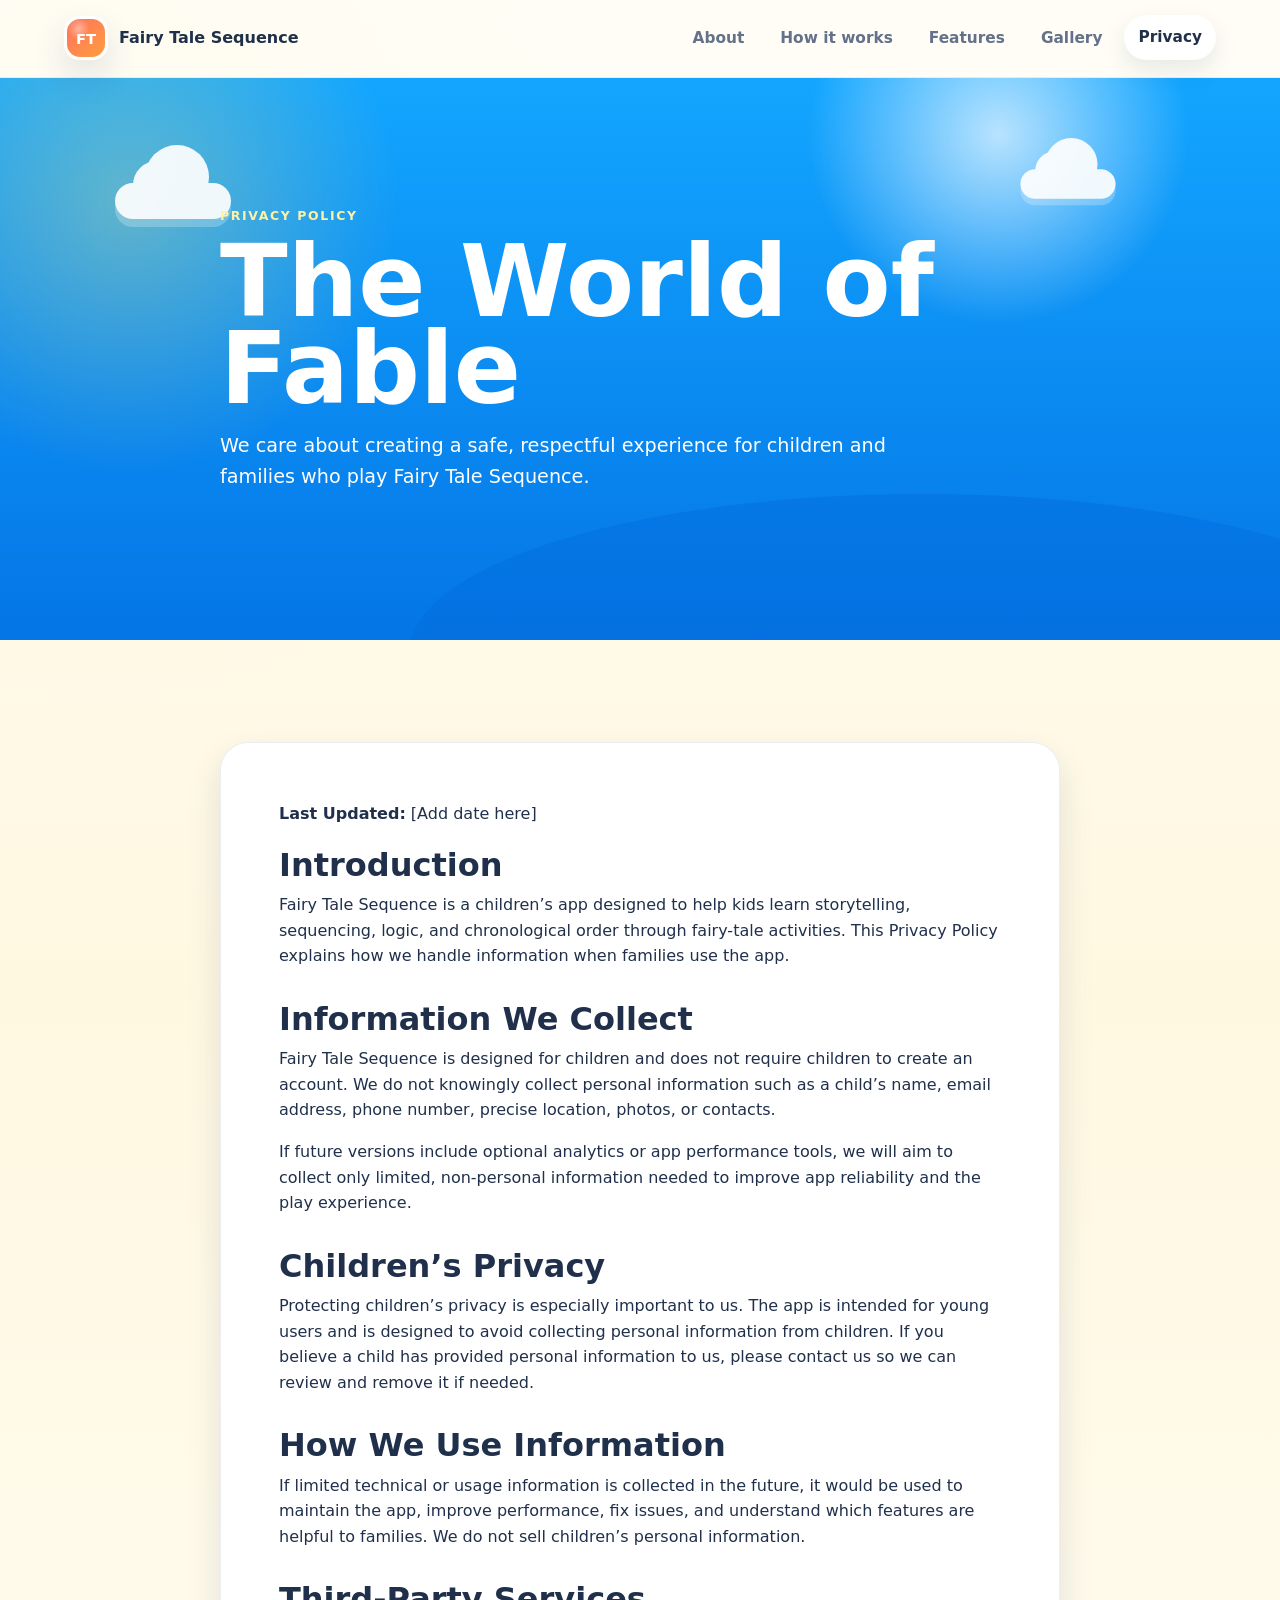
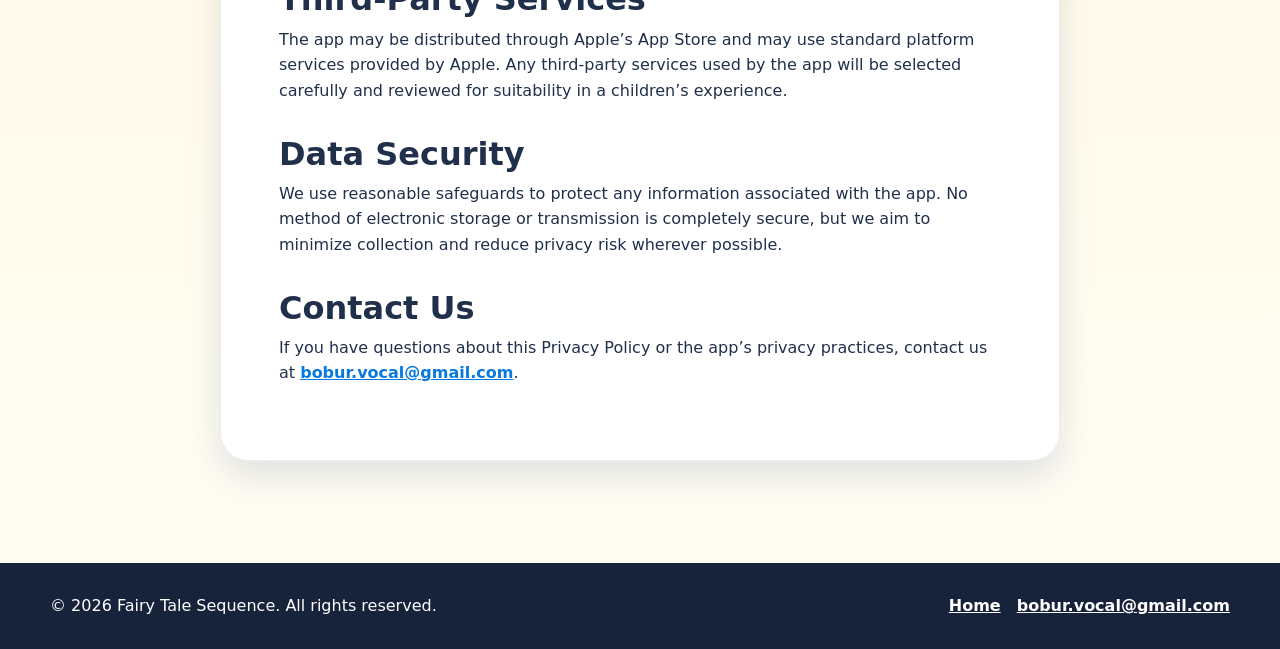
==== privacy.html @ df0a397f "Initial website launch" ====
<!DOCTYPE html>
<html lang="en">
<head>
  <meta charset="UTF-8">
  <meta name="viewport" content="width=device-width, initial-scale=1.0">
  <meta name="description" content="Privacy Policy for Fairy Tale Sequence, a children's fairy-tale sequencing game.">
  <title>Privacy Policy | Fairy Tale Sequence</title>
  <link rel="stylesheet" href="styles.css">
</head>
<body class="privacy-page">
  <header class="site-header" aria-label="Primary navigation">
    <a class="brand" href="index.html" aria-label="Fairy Tale Sequence home">
      <span class="brand-mark">FT</span>
      <span>Fairy Tale Sequence</span>
    </a>
    <button class="nav-toggle" type="button" aria-label="Open menu" aria-expanded="false">
      <span></span>
      <span></span>
      <span></span>
    </button>
    <nav class="site-nav">
      <a href="index.html#about">About</a>
      <a href="index.html#how">How it works</a>
      <a href="index.html#features">Features</a>
      <a href="index.html#gallery">Gallery</a>
      <a href="privacy.html" aria-current="page">Privacy</a>
    </nav>
  </header>

  <main>
    <section class="privacy-hero section-sky">
      <div class="cloud cloud-one"></div>
      <div class="cloud cloud-two"></div>
      <div class="container narrow">
        <p class="eyebrow">Privacy Policy</p>
        <h1>The World of Fable</h1>
        <p>We care about creating a safe, respectful experience for children and families who play Fairy Tale Sequence.</p>
      </div>
    </section>

    <section class="section">
      <article class="container narrow policy-card reveal">
        <p><strong>Last Updated:</strong> [Add date here]</p>

        <h2>Introduction</h2>
        <p>Fairy Tale Sequence is a children’s app designed to help kids learn storytelling, sequencing, logic, and chronological order through fairy-tale activities. This Privacy Policy explains how we handle information when families use the app.</p>

        <h2>Information We Collect</h2>
        <p>Fairy Tale Sequence is designed for children and does not require children to create an account. We do not knowingly collect personal information such as a child’s name, email address, phone number, precise location, photos, or contacts.</p>
        <p>If future versions include optional analytics or app performance tools, we will aim to collect only limited, non-personal information needed to improve app reliability and the play experience.</p>

        <h2>Children’s Privacy</h2>
        <p>Protecting children’s privacy is especially important to us. The app is intended for young users and is designed to avoid collecting personal information from children. If you believe a child has provided personal information to us, please contact us so we can review and remove it if needed.</p>

        <h2>How We Use Information</h2>
        <p>If limited technical or usage information is collected in the future, it would be used to maintain the app, improve performance, fix issues, and understand which features are helpful to families. We do not sell children’s personal information.</p>

        <h2>Third-Party Services</h2>
        <p>The app may be distributed through Apple’s App Store and may use standard platform services provided by Apple. Any third-party services used by the app will be selected carefully and reviewed for suitability in a children’s experience.</p>

        <h2>Data Security</h2>
        <p>We use reasonable safeguards to protect any information associated with the app. No method of electronic storage or transmission is completely secure, but we aim to minimize collection and reduce privacy risk wherever possible.</p>

        <h2>Contact Us</h2>
        <p>If you have questions about this Privacy Policy or the app’s privacy practices, contact us at <a href="mailto:bobur.vocal@gmail.com">bobur.vocal@gmail.com</a>.</p>
      </article>
    </section>
  </main>

  <footer class="site-footer">
    <div class="container footer-inner">
      <p>&copy; <span id="year">2026</span> Fairy Tale Sequence. All rights reserved.</p>
      <div class="footer-links">
        <a href="index.html">Home</a>
        <a href="mailto:bobur.vocal@gmail.com">bobur.vocal@gmail.com</a>
      </div>
    </div>
  </footer>

  <script src="script.js"></script>
</body>
</html>
---- styles.css ----
:root {
  --ink: #20304b;
  --muted: #63728a;
  --sky: #13a6ff;
  --sky-deep: #0475e6;
  --ocean: #0367d8;
  --leaf: #41bd55;
  --leaf-deep: #178d42;
  --sun: #ffd44f;
  --coral: #ff715d;
  --violet: #7067ff;
  --cream: #fff8df;
  --paper: #fffdf5;
  --card: #ffffff;
  --line: rgba(32, 48, 75, 0.12);
  --shadow: 0 28px 70px rgba(23, 57, 102, 0.18);
  --soft-shadow: 0 16px 34px rgba(23, 57, 102, 0.13);
  --radius: 28px;
}

* {
  box-sizing: border-box;
}

html {
  scroll-behavior: smooth;
}

body {
  margin: 0;
  color: var(--ink);
  font-family: "Trebuchet MS", "Segoe UI", system-ui, sans-serif;
  background:
    radial-gradient(circle at 8% 8%, rgba(255, 212, 79, 0.2), transparent 22%),
    linear-gradient(180deg, #fffdf5 0%, #fff8e1 44%, #fffdf5 100%);
  line-height: 1.6;
}

body.nav-open {
  overflow: hidden;
}

img {
  display: block;
  max-width: 100%;
}

a {
  color: inherit;
}

.container {
  width: min(1180px, calc(100% - 44px));
  margin: 0 auto;
}

.narrow {
  width: min(840px, calc(100% - 44px));
}

.site-header {
  position: sticky;
  top: 0;
  z-index: 30;
  display: flex;
  align-items: center;
  justify-content: space-between;
  gap: 24px;
  padding: 16px clamp(20px, 5vw, 68px);
  background: rgba(255, 253, 245, 0.88);
  border-bottom: 1px solid rgba(32, 48, 75, 0.08);
  backdrop-filter: blur(18px);
}

.brand {
  display: inline-flex;
  align-items: center;
  gap: 11px;
  color: var(--ink);
  font-weight: 900;
  text-decoration: none;
}

.brand-mark,
.button-icon,
.feature-icon,
.step-number {
  display: inline-grid;
  place-items: center;
  flex: 0 0 auto;
}

.brand-mark {
  width: 44px;
  height: 44px;
  color: #fff;
  background:
    radial-gradient(circle at 30% 25%, rgba(255, 255, 255, 0.42), transparent 28%),
    linear-gradient(135deg, var(--coral), #ff9e3f);
  border: 3px solid #fff;
  border-radius: 16px;
  box-shadow: var(--soft-shadow);
  font-size: 0.92rem;
}

.site-nav {
  display: flex;
  align-items: center;
  gap: 8px;
}

.site-nav a {
  padding: 10px 14px;
  color: var(--muted);
  border-radius: 999px;
  font-size: 0.96rem;
  font-weight: 900;
  text-decoration: none;
  transition: color 180ms ease, background 180ms ease, transform 180ms ease, box-shadow 180ms ease;
}

.site-nav a:hover,
.site-nav a[aria-current="page"] {
  color: var(--ink);
  background: #fff;
  box-shadow: 0 10px 24px rgba(23, 57, 102, 0.1);
  transform: translateY(-1px);
}

.nav-toggle {
  display: none;
  width: 46px;
  height: 46px;
  padding: 10px;
  background: #fff;
  border: 1px solid var(--line);
  border-radius: 16px;
  box-shadow: var(--soft-shadow);
}

.nav-toggle span {
  display: block;
  width: 100%;
  height: 3px;
  margin: 4px 0;
  background: var(--ink);
  border-radius: 99px;
}

.section-sky {
  position: relative;
  overflow: hidden;
  background:
    radial-gradient(circle at 78% 10%, rgba(255, 255, 255, 0.7), transparent 17%),
    radial-gradient(circle at 10% 22%, rgba(255, 230, 116, 0.34), transparent 22%),
    linear-gradient(180deg, var(--sky) 0%, var(--sky-deep) 100%);
}

.section-sky::after {
  position: absolute;
  right: -12%;
  bottom: -30%;
  width: 80%;
  height: 56%;
  content: "";
  background: rgba(3, 103, 216, 0.36);
  border-radius: 50%;
}

.hero {
  min-height: 780px;
  padding: clamp(64px, 8vw, 106px) 0 76px;
}

.hero-grid {
  position: relative;
  z-index: 2;
  display: grid;
  grid-template-columns: minmax(300px, 0.82fr) minmax(420px, 1.28fr);
  align-items: center;
  gap: clamp(28px, 5vw, 76px);
}

.hero-copy {
  color: #fff;
  text-shadow: 0 2px 14px rgba(12, 73, 130, 0.18);
}

.eyebrow {
  margin: 0 0 12px;
  color: #ff8b36;
  font-size: 0.78rem;
  font-weight: 900;
  letter-spacing: 0.13em;
  text-transform: uppercase;
}

.hero .eyebrow,
.privacy-hero .eyebrow,
.cta-panel .eyebrow {
  color: #fff2a4;
}

h1,
h2,
h3,
p {
  overflow-wrap: break-word;
}

h1 {
  max-width: 720px;
  margin: 0;
  font-size: clamp(3.8rem, 8vw, 7.6rem);
  line-height: 0.88;
}

h2 {
  margin: 0;
  font-size: clamp(2rem, 4vw, 3.45rem);
  line-height: 1.04;
}

h3 {
  margin: 0 0 10px;
  font-size: 1.24rem;
  line-height: 1.2;
}

.hero-tagline {
  max-width: 610px;
  margin: 26px 0 0;
  font-size: clamp(1.12rem, 2vw, 1.38rem);
}

.hero-actions {
  display: flex;
  align-items: center;
  flex-wrap: wrap;
  gap: 16px;
  margin-top: 36px;
}

.app-store-button {
  display: inline-flex;
  align-items: center;
  gap: 12px;
  min-height: 64px;
  padding: 10px 20px 10px 12px;
  color: #fff;
  background: #17233b;
  border: 3px solid rgba(255, 255, 255, 0.38);
  border-radius: 21px;
  box-shadow: var(--shadow);
  font-weight: 900;
  line-height: 1.05;
  text-decoration: none;
  transition: transform 180ms ease, box-shadow 180ms ease, background 180ms ease;
}

.app-store-button:hover {
  background: #0f1a2f;
  box-shadow: 0 30px 70px rgba(10, 34, 70, 0.25);
  transform: translateY(-3px);
}

.app-store-button small {
  display: block;
  color: rgba(255, 255, 255, 0.72);
  font-size: 0.72rem;
  font-weight: 800;
}

.button-icon {
  width: 40px;
  height: 40px;
  color: #17233b;
  background: #fff;
  border-radius: 13px;
  font-weight: 900;
}

.secondary-link {
  display: inline-flex;
  align-items: center;
  min-height: 48px;
  padding: 0 6px;
  color: #fff;
  font-weight: 900;
  text-decoration-thickness: 3px;
  text-underline-offset: 6px;
}

.secondary-link:hover {
  color: #fff2a4;
}

.hero-art {
  position: relative;
  min-height: 480px;
}

.hero-image-card {
  position: relative;
  isolation: isolate;
  overflow: hidden;
  padding: clamp(12px, 2vw, 18px);
  background:
    linear-gradient(180deg, rgba(255, 255, 255, 0.58), rgba(255, 255, 255, 0.2)),
    rgba(255, 255, 255, 0.22);
  border: 1px solid rgba(255, 255, 255, 0.5);
  border-radius: 38px;
  box-shadow: 0 34px 90px rgba(0, 70, 138, 0.28);
  animation: floatIsland 6s ease-in-out infinite;
}

.hero-image-card::before {
  position: absolute;
  inset: 18px;
  z-index: -1;
  content: "";
  background: radial-gradient(circle at 50% 58%, rgba(2, 93, 190, 0.3), transparent 62%);
  border-radius: 32px;
}

.island-image {
  position: relative;
  z-index: 2;
  width: 100%;
  max-height: 620px;
  object-fit: contain;
  filter: drop-shadow(0 28px 30px rgba(0, 70, 138, 0.23));
}

.image-fallback {
  display: none;
}

.image-missing + .image-fallback {
  display: block;
}

.hero-art img.image-missing,
.feature-image-card.image-missing img,
.gallery-card.image-missing img {
  display: none;
}

.fallback-world {
  position: relative;
  min-height: 440px;
  background:
    radial-gradient(circle at 26% 18%, #fff 0 5%, transparent 6%),
    linear-gradient(180deg, #25b6ff, #0374dc);
  border-radius: 28px;
  box-shadow: inset 0 0 0 8px rgba(255, 255, 255, 0.32);
}

.fallback-island {
  position: absolute;
  right: 8%;
  bottom: 12%;
  width: 78%;
  height: 52%;
  background: linear-gradient(135deg, #83da31, #1baa4c);
  border: 10px solid #ead58b;
  border-radius: 52% 48% 45% 55%;
}

.fallback-castle {
  position: absolute;
  right: 23%;
  bottom: 38%;
  width: 120px;
  height: 118px;
  background: #f8efc7;
  border-radius: 18px 18px 10px 10px;
  box-shadow: 82px 42px 0 -18px #ffd052, -92px 64px 0 -28px #ff7c63;
}

.fallback-path {
  position: absolute;
  right: 16%;
  bottom: 24%;
  width: 58%;
  height: 42px;
  background: #ffd36e;
  border: 6px solid #f1ba41;
  border-radius: 999px;
  transform: rotate(-12deg);
}

.fallback-sun {
  position: absolute;
  top: 34px;
  left: 42px;
  width: 78px;
  height: 78px;
  background: var(--sun);
  border-radius: 50%;
  box-shadow: 0 0 0 14px rgba(255, 255, 255, 0.2);
}

.cloud {
  position: absolute;
  z-index: 1;
  width: 116px;
  height: 36px;
  background: #fff;
  border-radius: 999px;
  opacity: 0.92;
  box-shadow: 0 8px 0 rgba(255, 255, 255, 0.26);
}

.cloud::before,
.cloud::after {
  position: absolute;
  bottom: 10px;
  content: "";
  background: #fff;
  border-radius: 50%;
}

.cloud::before {
  left: 18px;
  width: 48px;
  height: 48px;
}

.cloud::after {
  right: 22px;
  width: 64px;
  height: 64px;
}

.cloud-one {
  top: 105px;
  left: 9%;
}

.cloud-two {
  top: 88px;
  right: 12%;
  transform: scale(0.82);
}

.section {
  padding: clamp(68px, 8vw, 112px) 0;
}

.split-section {
  display: grid;
  grid-template-columns: 0.82fr 1.18fr;
  gap: clamp(28px, 6vw, 78px);
  align-items: center;
}

.story-card,
.step-card,
.feature-card,
.gallery-card,
.policy-card,
.feature-image-card,
.team-panel {
  background: var(--card);
  border: 1px solid rgba(32, 48, 75, 0.08);
  border-radius: var(--radius);
  box-shadow: var(--soft-shadow);
}

.large-card {
  padding: clamp(28px, 4vw, 46px);
  font-size: 1.15rem;
}

.large-card p,
.policy-card p {
  margin-top: 0;
}

.concept-strip {
  display: flex;
  flex-wrap: wrap;
  gap: 10px;
  margin-top: 24px;
}

.concept-strip span {
  padding: 10px 14px;
  color: #fff;
  background: linear-gradient(135deg, var(--leaf), var(--sky-deep));
  border-radius: 999px;
  box-shadow: 0 10px 22px rgba(23, 57, 102, 0.12);
  font-size: 0.9rem;
  font-weight: 900;
}

.soft-band {
  background:
    radial-gradient(circle at 90% 12%, rgba(19, 166, 255, 0.16), transparent 24%),
    linear-gradient(180deg, rgba(255, 242, 179, 0.66), rgba(255, 253, 245, 0.8)),
    #fff8d7;
}

.section-heading {
  max-width: 800px;
  margin-bottom: 38px;
}

.section-heading p:last-child {
  margin-bottom: 0;
}

.steps-grid,
.features-grid,
.gallery-grid,
.team-grid {
  display: grid;
  gap: 20px;
}

.steps-grid {
  grid-template-columns: repeat(4, 1fr);
}

.step-card {
  position: relative;
  min-height: 292px;
  padding: 86px 24px 28px;
  transition: transform 180ms ease, box-shadow 180ms ease;
}

.step-card:hover,
.feature-card:hover,
.team-grid span:hover {
  transform: translateY(-5px);
  box-shadow: var(--shadow);
}

.step-number {
  position: absolute;
  top: 24px;
  left: 24px;
  width: 48px;
  height: 48px;
  color: #fff;
  background: linear-gradient(135deg, var(--sky), var(--violet));
  border-radius: 17px;
  font-size: 1.25rem;
  font-weight: 900;
  box-shadow: var(--soft-shadow);
}

.feature-showcase {
  display: grid;
  grid-template-columns: minmax(0, 1fr) minmax(360px, 0.78fr);
  gap: 24px;
  align-items: stretch;
}

.features-grid {
  grid-template-columns: repeat(2, 1fr);
}

.feature-card {
  min-height: 198px;
  padding: 24px;
  transition: transform 180ms ease, box-shadow 180ms ease;
}

.feature-icon {
  width: 48px;
  height: 48px;
  margin-bottom: 18px;
  color: #fff;
  background: linear-gradient(135deg, #33c86b, #0f8fec);
  border-radius: 17px;
  font-weight: 900;
}

.feature-card:nth-child(2) .feature-icon {
  background: linear-gradient(135deg, #ff7b62, #ffb545);
}

.feature-card:nth-child(3) .feature-icon {
  background: linear-gradient(135deg, #8b6cff, #18b6ff);
}

.feature-card:nth-child(4) .feature-icon {
  background: linear-gradient(135deg, #ffc83d, #ff7a55);
}

.feature-card:nth-child(5) .feature-icon {
  background: linear-gradient(135deg, #24c98e, #ffd343);
}

.feature-card p,
.step-card p {
  margin: 0;
  color: var(--muted);
}

.feature-image-card {
  position: relative;
  overflow: hidden;
  min-height: 100%;
  margin: 0;
  background:
    radial-gradient(circle at 78% 18%, rgba(255, 255, 255, 0.9), transparent 12%),
    linear-gradient(180deg, #16a8ff, #0575dc);
}

.feature-image-card img {
  width: 100%;
  height: 100%;
  min-height: 480px;
  object-fit: cover;
}

.feature-image-card figcaption,
.gallery-card figcaption {
  position: absolute;
  left: 18px;
  bottom: 18px;
  padding: 10px 14px;
  color: var(--ink);
  background: rgba(255, 255, 255, 0.92);
  border-radius: 999px;
  box-shadow: var(--soft-shadow);
  font-weight: 900;
}

.feature-image-card.image-missing,
.gallery-card.image-missing {
  background:
    radial-gradient(circle at 76% 22%, #fff 0 6%, transparent 7%),
    radial-gradient(circle at 34% 66%, #55c84d 0 24%, transparent 25%),
    radial-gradient(circle at 63% 58%, #ffd14d 0 18%, transparent 19%),
    linear-gradient(180deg, #15a9ff, #0575dc);
}

.gallery-band {
  color: #fff;
  background:
    radial-gradient(circle at 18% 4%, rgba(255, 255, 255, 0.26), transparent 26%),
    linear-gradient(180deg, #0b95ee, #0470dc);
}

.gallery-band .eyebrow {
  color: #fff1a8;
}

.gallery-grid {
  grid-template-columns: 1.25fr 1fr;
}

.gallery-card {
  position: relative;
  overflow: hidden;
  min-height: 360px;
  margin: 0;
  background: #e5f7ff;
}

.gallery-card img {
  width: 100%;
  height: 100%;
  min-height: 360px;
  object-fit: cover;
  transition: transform 300ms ease;
}

.gallery-card:hover img {
  transform: scale(1.025);
}

.made-by {
  background:
    radial-gradient(circle at 10% 18%, rgba(255, 210, 74, 0.33), transparent 22%),
    radial-gradient(circle at 88% 76%, rgba(65, 189, 85, 0.13), transparent 22%),
    #fffdf5;
}

.team-panel {
  position: relative;
  overflow: hidden;
  padding: clamp(22px, 4vw, 34px);
  background:
    linear-gradient(135deg, rgba(255, 255, 255, 0.92), rgba(255, 248, 223, 0.92)),
    #fff;
}

.team-panel::before {
  position: absolute;
  top: -90px;
  right: -90px;
  width: 220px;
  height: 220px;
  content: "";
  background: radial-gradient(circle, rgba(19, 166, 255, 0.22), transparent 68%);
  border-radius: 50%;
}

.team-grid {
  position: relative;
  grid-template-columns: repeat(4, 1fr);
}

.team-grid span {
  display: grid;
  place-items: center;
  min-height: 78px;
  padding: 18px;
  text-align: center;
  background: #fff;
  border: 1px solid rgba(32, 48, 75, 0.08);
  border-radius: 22px;
  box-shadow: 0 10px 24px rgba(23, 57, 102, 0.1);
  font-weight: 900;
  transition: transform 180ms ease, box-shadow 180ms ease;
}

.team-grid span:nth-child(3n + 1) {
  background: #fff7d6;
}

.team-grid span:nth-child(3n + 2) {
  background: #eaf8ff;
}

.team-grid span:nth-child(3n + 3) {
  background: #eefce9;
}

.cta-section {
  padding-top: 0;
}

.cta-panel {
  display: flex;
  align-items: center;
  justify-content: space-between;
  gap: 24px;
  padding: clamp(30px, 5vw, 52px);
  color: #fff;
  background:
    radial-gradient(circle at 82% 18%, rgba(255, 255, 255, 0.22), transparent 22%),
    linear-gradient(135deg, var(--leaf), var(--sky-deep));
  border-radius: 34px;
  box-shadow: var(--shadow);
}

.site-footer {
  padding: 30px 0;
  color: #fff;
  background: #17233b;
}

.footer-inner {
  display: flex;
  align-items: center;
  justify-content: space-between;
  gap: 20px;
}

.footer-inner p {
  margin: 0;
}

.footer-links {
  display: flex;
  flex-wrap: wrap;
  gap: 16px;
  font-weight: 800;
}

.footer-links a:hover {
  color: #fff2a4;
}

.privacy-hero {
  padding: clamp(82px, 10vw, 132px) 0;
  color: #fff;
}

.privacy-hero .container {
  position: relative;
  z-index: 2;
}

.privacy-hero h1 {
  font-size: clamp(3rem, 8vw, 6.2rem);
}

.privacy-hero p:last-child {
  max-width: 680px;
  font-size: 1.2rem;
}

.policy-card {
  padding: clamp(28px, 5vw, 58px);
}

.policy-card h2 {
  margin-top: 34px;
  margin-bottom: 10px;
  font-size: clamp(1.45rem, 3vw, 2rem);
}

.policy-card h2:first-of-type {
  margin-top: 22px;
}

.policy-card a {
  color: #087adf;
  font-weight: 900;
}

.reveal {
  opacity: 0;
  transform: translateY(22px);
  transition: opacity 520ms ease, transform 520ms ease;
}

.reveal.is-visible {
  opacity: 1;
  transform: translateY(0);
}

@keyframes floatIsland {
  0%,
  100% {
    transform: translateY(0);
  }

  50% {
    transform: translateY(-12px);
  }
}

@media (max-width: 1080px) {
  .hero-grid,
  .feature-showcase {
    grid-template-columns: 1fr;
  }

  .hero-art {
    min-height: 0;
  }

  .steps-grid {
    grid-template-columns: repeat(2, 1fr);
  }

  .feature-image-card img {
    min-height: 360px;
  }
}

@media (max-width: 980px) {
  .hero {
    min-height: auto;
  }

  .split-section,
  .gallery-grid {
    grid-template-columns: 1fr;
  }

  .team-grid {
    grid-template-columns: repeat(2, 1fr);
  }
}

@media (max-width: 760px) {
  .site-header {
    align-items: center;
    padding: 14px 20px;
  }

  .nav-toggle {
    display: inline-block;
  }

  .site-nav {
    position: absolute;
    top: 76px;
    right: 20px;
    left: 20px;
    display: none;
    flex-direction: column;
    align-items: stretch;
    padding: 14px;
    background: #fff;
    border: 1px solid var(--line);
    border-radius: 22px;
    box-shadow: var(--shadow);
  }

  .site-nav.is-open {
    display: flex;
  }

  .site-nav a {
    padding: 12px 14px;
  }

  .hero {
    padding-top: 52px;
  }

  .hero-copy {
    text-align: left;
  }

  h1 {
    font-size: clamp(3.1rem, 15vw, 4.6rem);
  }

  .hero-image-card {
    border-radius: 28px;
  }

  .fallback-world {
    min-height: 300px;
  }

  .features-grid,
  .steps-grid,
  .team-grid {
    grid-template-columns: 1fr;
  }

  .feature-card,
  .step-card {
    min-height: 0;
  }

  .cta-panel,
  .footer-inner {
    align-items: flex-start;
    flex-direction: column;
  }
}

@media (max-width: 520px) {
  .container,
  .narrow {
    width: min(100% - 28px, 1180px);
  }

  .brand span:last-child {
    max-width: 176px;
    line-height: 1.1;
  }

  .hero-actions {
    align-items: stretch;
    flex-direction: column;
  }

  .app-store-button {
    justify-content: center;
    width: 100%;
  }

  .gallery-card,
  .gallery-card img,
  .feature-image-card img {
    min-height: 280px;
  }

  .team-grid span {
    min-height: 66px;
  }
}

@media (prefers-reduced-motion: reduce) {
  html {
    scroll-behavior: auto;
  }

  *,
  *::before,
  *::after {
    animation-duration: 0.01ms !important;
    animation-iteration-count: 1 !important;
    transition-duration: 0.01ms !important;
  }

  .reveal {
    opacity: 1;
    transform: none;
  }
}
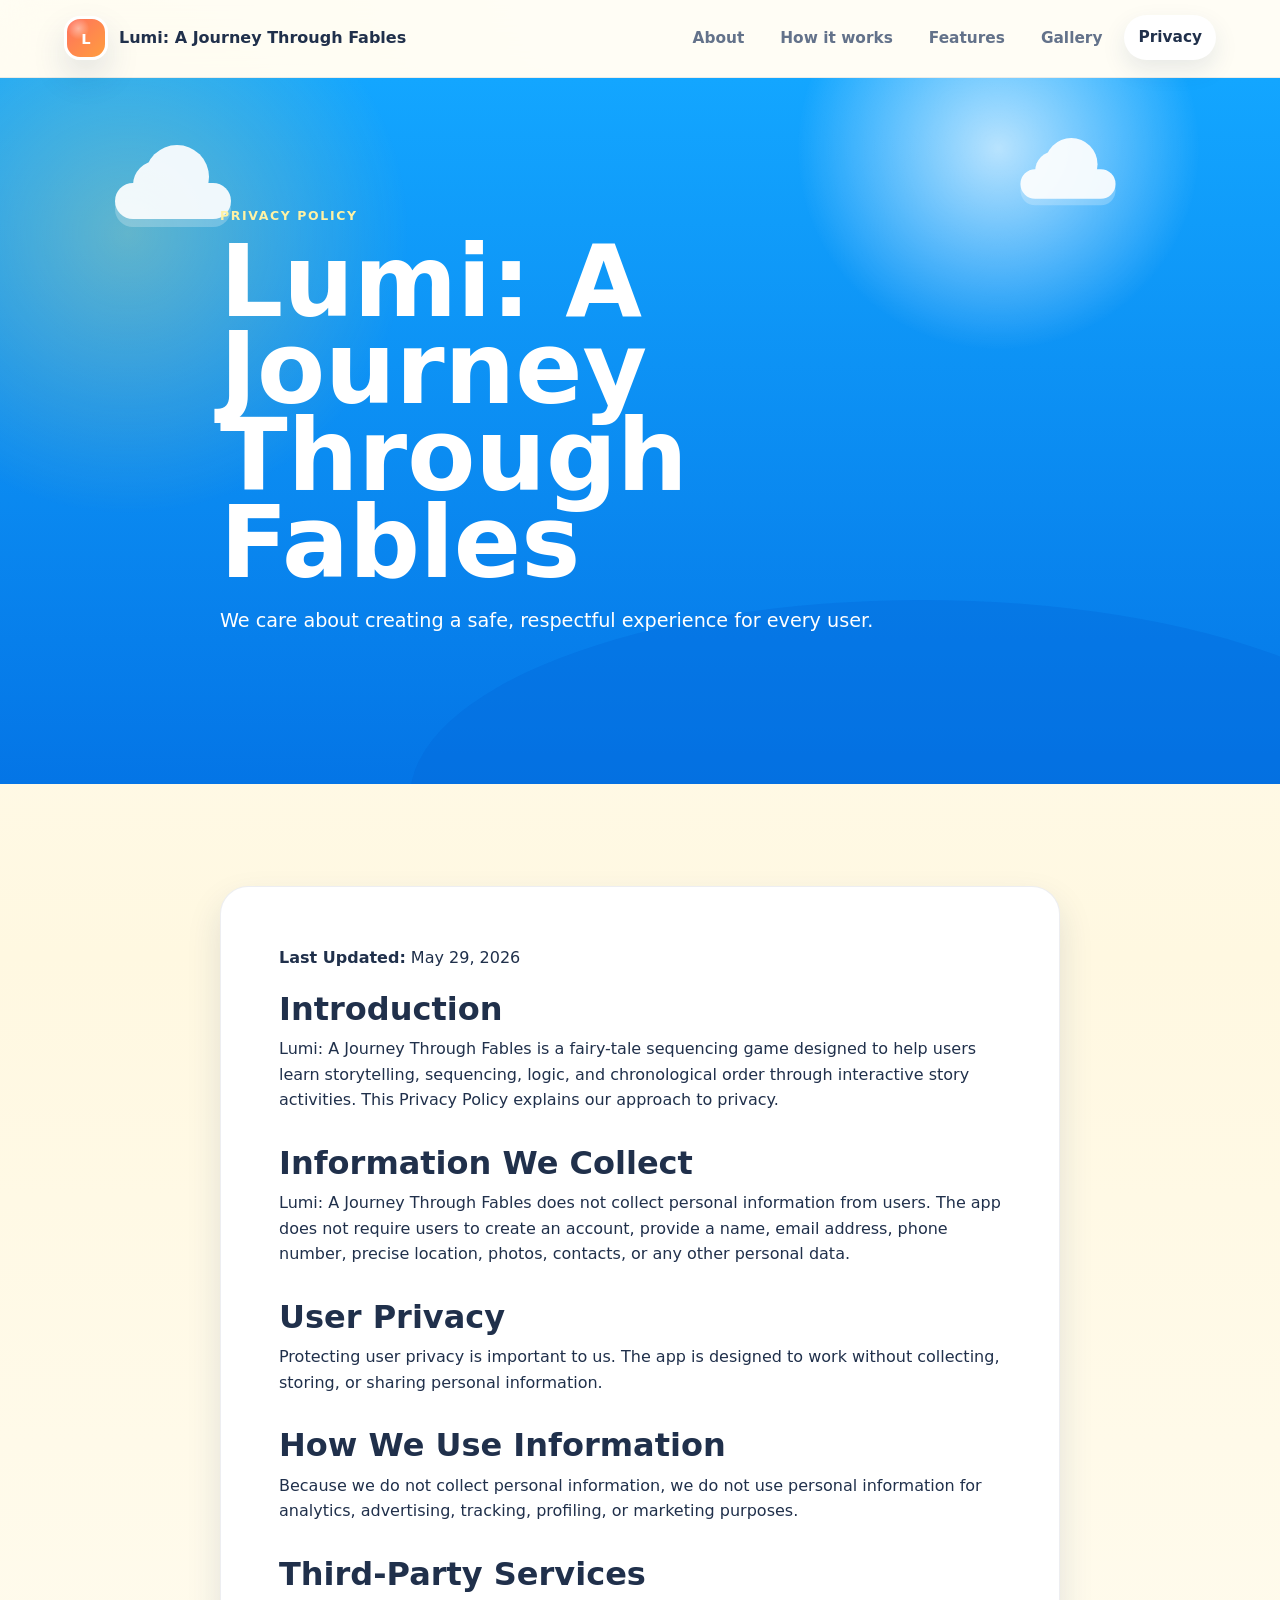
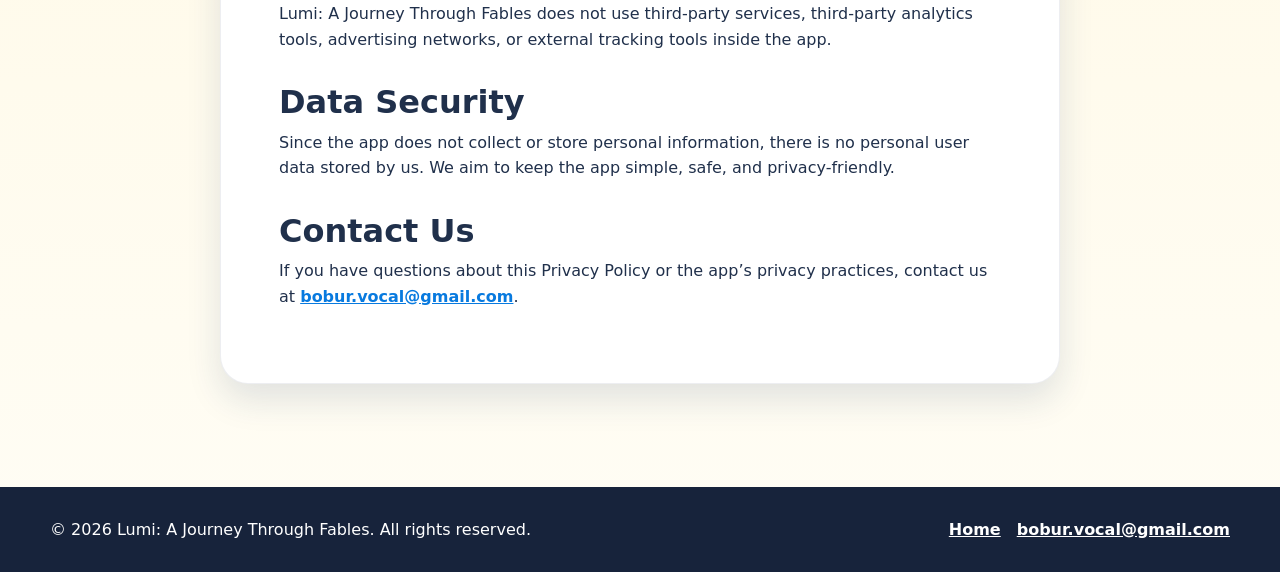
==== commit 95b53389: "Update privacy.html" ====
--- a/privacy.html
+++ b/privacy.html
@@ -3,15 +3,15 @@
 <head>
   <meta charset="UTF-8">
   <meta name="viewport" content="width=device-width, initial-scale=1.0">
-  <meta name="description" content="Privacy Policy for Fairy Tale Sequence, a children's fairy-tale sequencing game.">
-  <title>Privacy Policy | Fairy Tale Sequence</title>
+  <meta name="description" content="Privacy Policy for Lumi: A Journey Through Fables, a fairy-tale sequencing game.">
+  <title>Privacy Policy | Lumi: A Journey Through Fables</title>
   <link rel="stylesheet" href="styles.css">
 </head>
 <body class="privacy-page">
   <header class="site-header" aria-label="Primary navigation">
-    <a class="brand" href="index.html" aria-label="Fairy Tale Sequence home">
-      <span class="brand-mark">FT</span>
-      <span>Fairy Tale Sequence</span>
+    <a class="brand" href="index.html" aria-label="Lumi: A Journey Through Fables home">
+      <span class="brand-mark">L</span>
+      <span>Lumi: A Journey Through Fables</span>
     </a>
     <button class="nav-toggle" type="button" aria-label="Open menu" aria-expanded="false">
       <span></span>
@@ -33,33 +33,32 @@
       <div class="cloud cloud-two"></div>
       <div class="container narrow">
         <p class="eyebrow">Privacy Policy</p>
-        <h1>The World of Fable</h1>
-        <p>We care about creating a safe, respectful experience for children and families who play Fairy Tale Sequence.</p>
+        <h1>Lumi: A Journey Through Fables</h1>
+        <p>We care about creating a safe, respectful experience for every user.</p>
       </div>
     </section>
 
     <section class="section">
       <article class="container narrow policy-card reveal">
-        <p><strong>Last Updated:</strong> [Add date here]</p>
+        <p><strong>Last Updated:</strong> May 29, 2026</p>
 
         <h2>Introduction</h2>
-        <p>Fairy Tale Sequence is a children’s app designed to help kids learn storytelling, sequencing, logic, and chronological order through fairy-tale activities. This Privacy Policy explains how we handle information when families use the app.</p>
+        <p>Lumi: A Journey Through Fables is a fairy-tale sequencing game designed to help users learn storytelling, sequencing, logic, and chronological order through interactive story activities. This Privacy Policy explains our approach to privacy.</p>
 
         <h2>Information We Collect</h2>
-        <p>Fairy Tale Sequence is designed for children and does not require children to create an account. We do not knowingly collect personal information such as a child’s name, email address, phone number, precise location, photos, or contacts.</p>
-        <p>If future versions include optional analytics or app performance tools, we will aim to collect only limited, non-personal information needed to improve app reliability and the play experience.</p>
+        <p>Lumi: A Journey Through Fables does not collect personal information from users. The app does not require users to create an account, provide a name, email address, phone number, precise location, photos, contacts, or any other personal data.</p>
 
-        <h2>Children’s Privacy</h2>
-        <p>Protecting children’s privacy is especially important to us. The app is intended for young users and is designed to avoid collecting personal information from children. If you believe a child has provided personal information to us, please contact us so we can review and remove it if needed.</p>
+        <h2>User Privacy</h2>
+        <p>Protecting user privacy is important to us. The app is designed to work without collecting, storing, or sharing personal information.</p>
 
         <h2>How We Use Information</h2>
-        <p>If limited technical or usage information is collected in the future, it would be used to maintain the app, improve performance, fix issues, and understand which features are helpful to families. We do not sell children’s personal information.</p>
+        <p>Because we do not collect personal information, we do not use personal information for analytics, advertising, tracking, profiling, or marketing purposes.</p>
 
         <h2>Third-Party Services</h2>
-        <p>The app may be distributed through Apple’s App Store and may use standard platform services provided by Apple. Any third-party services used by the app will be selected carefully and reviewed for suitability in a children’s experience.</p>
+        <p>Lumi: A Journey Through Fables does not use third-party services, third-party analytics tools, advertising networks, or external tracking tools inside the app.</p>
 
         <h2>Data Security</h2>
-        <p>We use reasonable safeguards to protect any information associated with the app. No method of electronic storage or transmission is completely secure, but we aim to minimize collection and reduce privacy risk wherever possible.</p>
+        <p>Since the app does not collect or store personal information, there is no personal user data stored by us. We aim to keep the app simple, safe, and privacy-friendly.</p>
 
         <h2>Contact Us</h2>
         <p>If you have questions about this Privacy Policy or the app’s privacy practices, contact us at <a href="mailto:bobur.vocal@gmail.com">bobur.vocal@gmail.com</a>.</p>
@@ -69,7 +68,7 @@
 
   <footer class="site-footer">
     <div class="container footer-inner">
-      <p>&copy; <span id="year">2026</span> Fairy Tale Sequence. All rights reserved.</p>
+      <p>&copy; <span id="year">2026</span> Lumi: A Journey Through Fables. All rights reserved.</p>
       <div class="footer-links">
         <a href="index.html">Home</a>
         <a href="mailto:bobur.vocal@gmail.com">bobur.vocal@gmail.com</a>
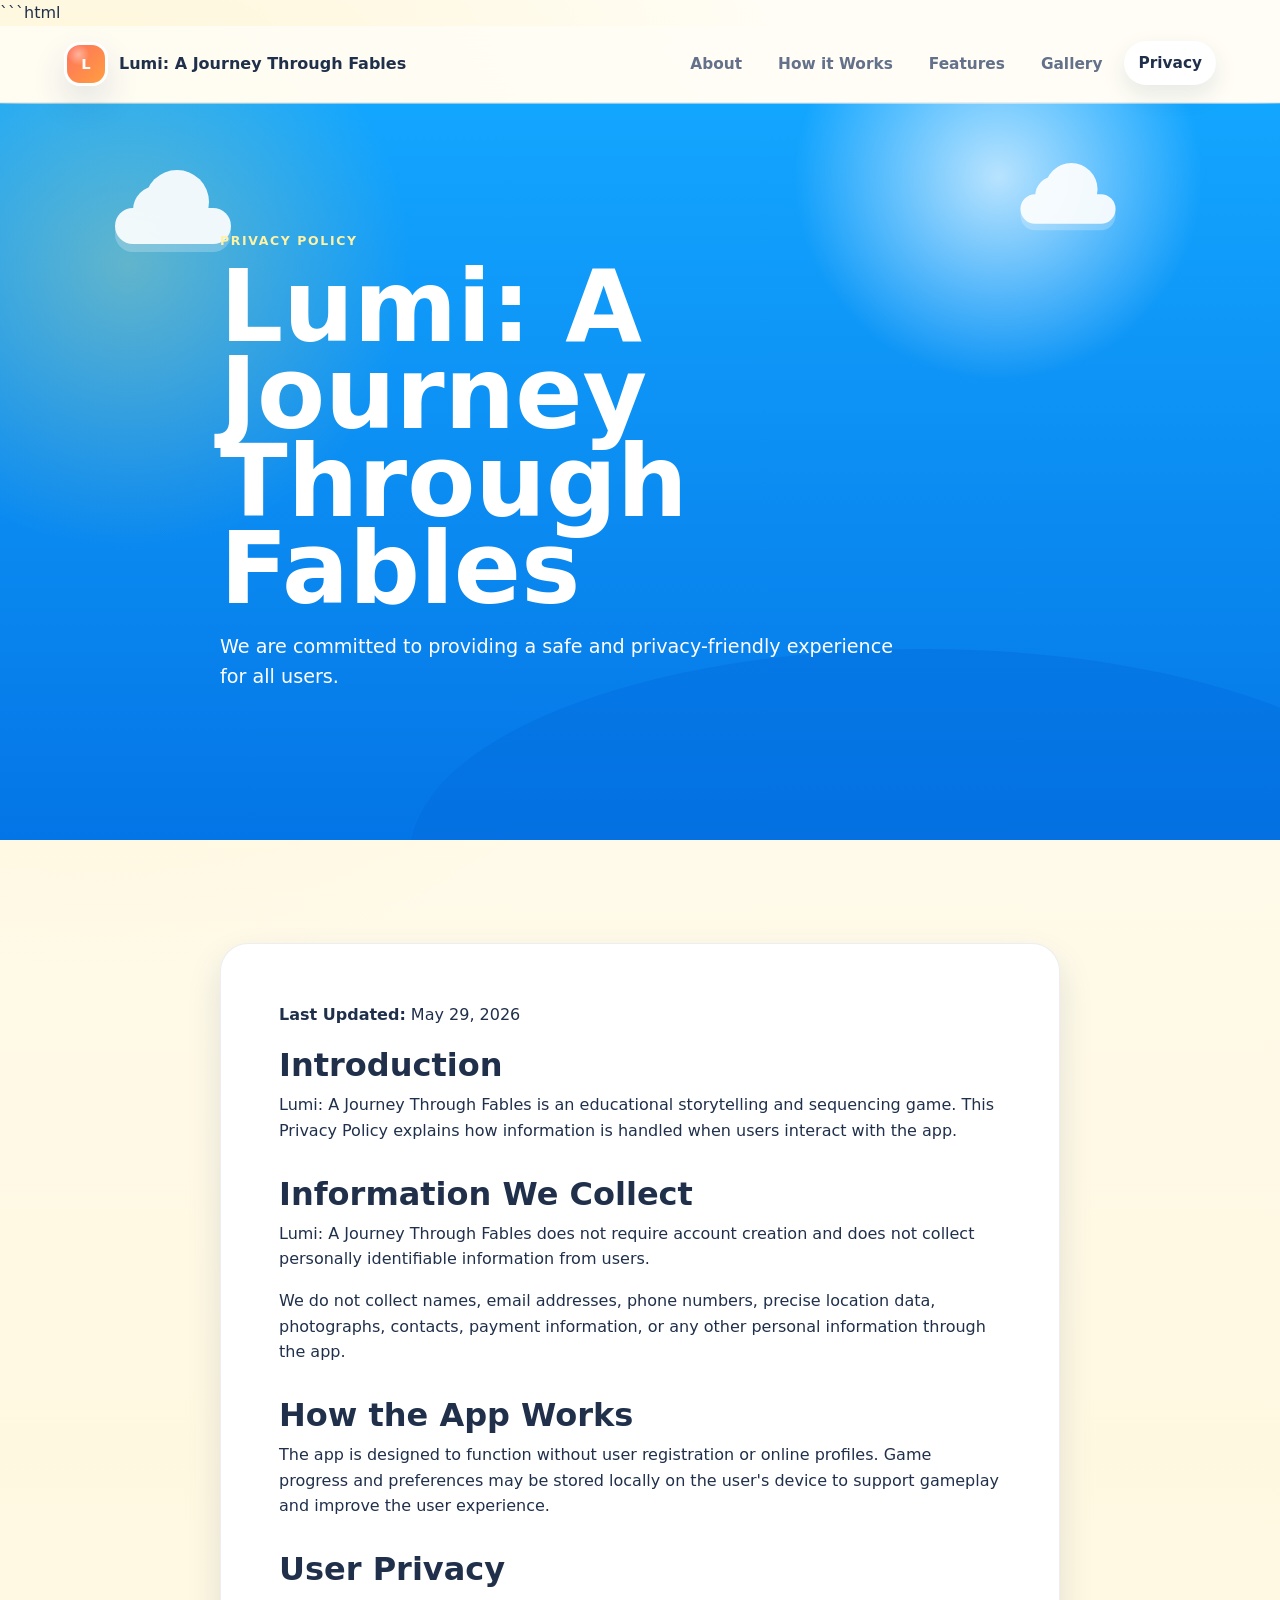
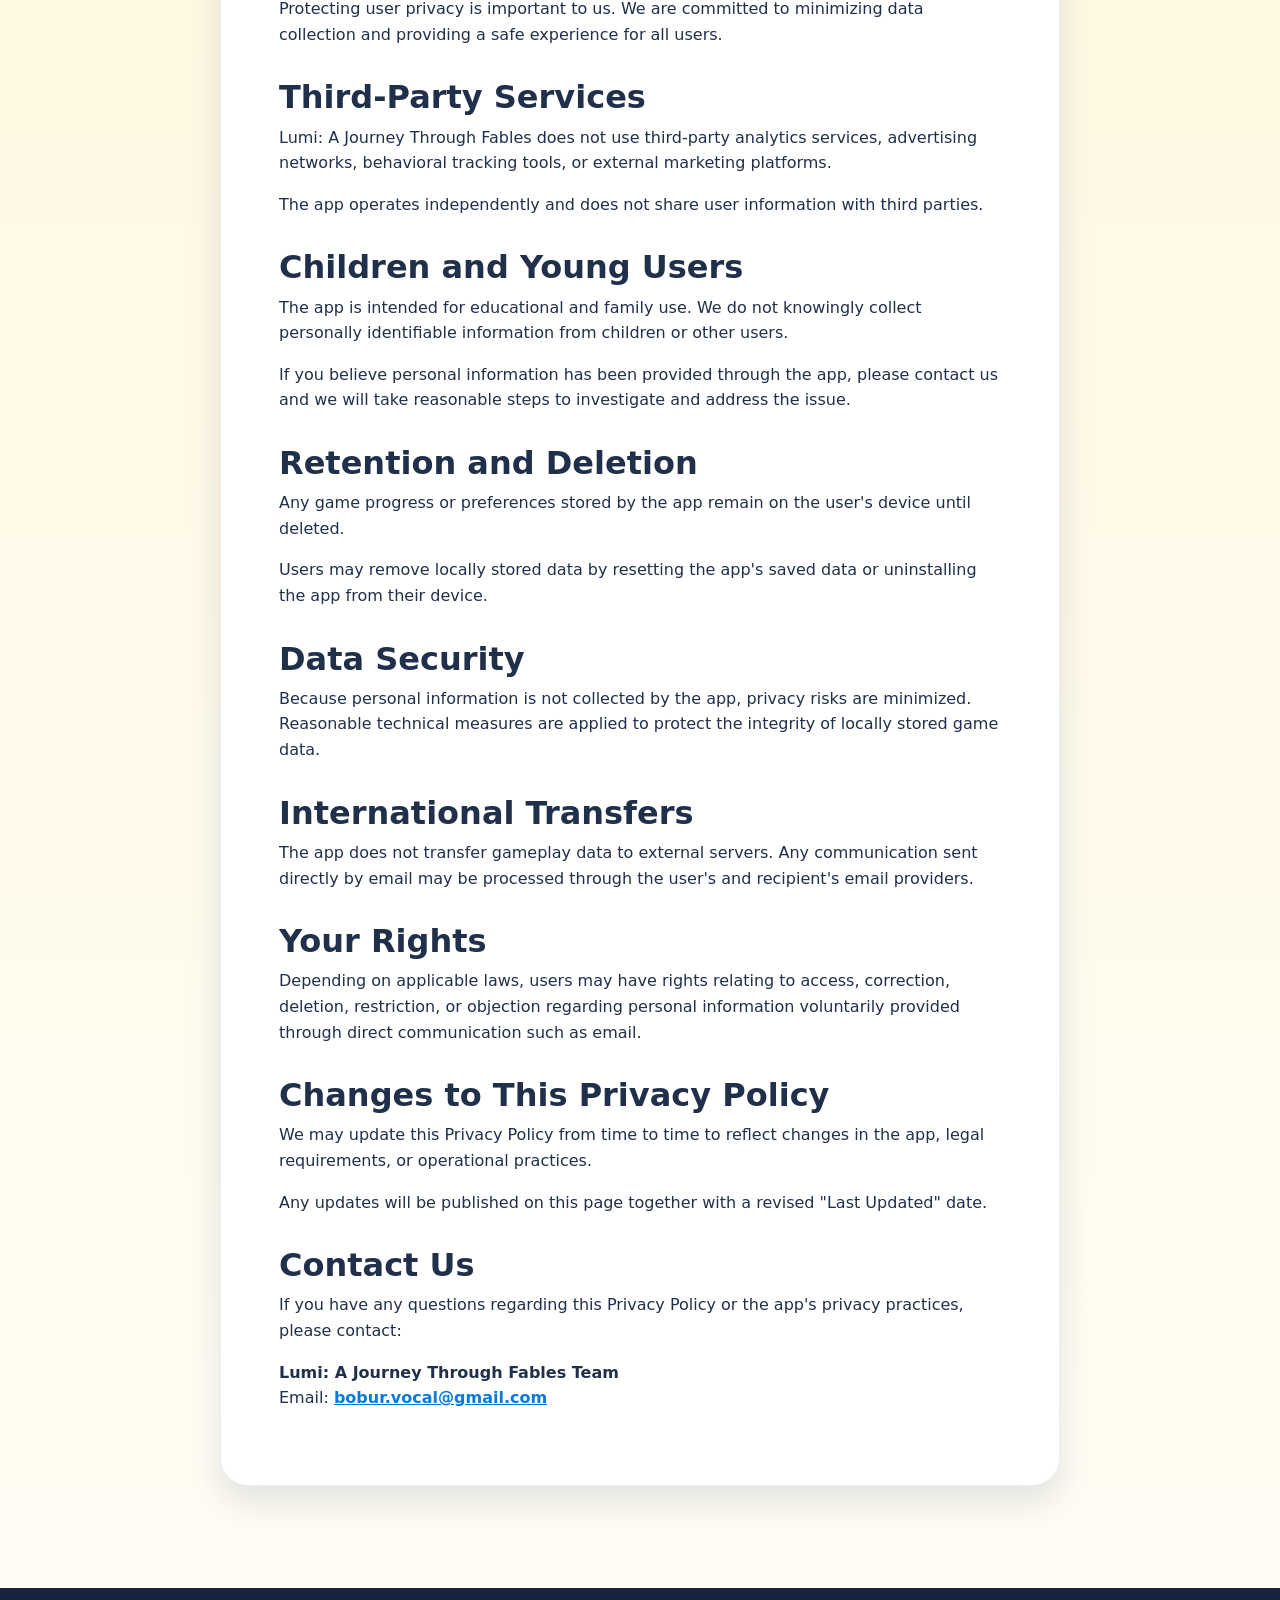
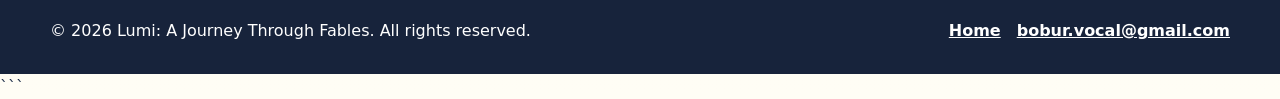
==== commit 40bdd981: "Update privacy.html" ====
--- a/privacy.html
+++ b/privacy.html
@@ -1,9 +1,10 @@
+```html
 <!DOCTYPE html>
 <html lang="en">
 <head>
   <meta charset="UTF-8">
   <meta name="viewport" content="width=device-width, initial-scale=1.0">
-  <meta name="description" content="Privacy Policy for Lumi: A Journey Through Fables, a fairy-tale sequencing game.">
+  <meta name="description" content="Privacy Policy for Lumi: A Journey Through Fables, an educational storytelling and sequencing game.">
   <title>Privacy Policy | Lumi: A Journey Through Fables</title>
   <link rel="stylesheet" href="styles.css">
 </head>
@@ -13,14 +14,16 @@
       <span class="brand-mark">L</span>
       <span>Lumi: A Journey Through Fables</span>
     </a>
+
     <button class="nav-toggle" type="button" aria-label="Open menu" aria-expanded="false">
       <span></span>
       <span></span>
       <span></span>
     </button>
+
     <nav class="site-nav">
       <a href="index.html#about">About</a>
-      <a href="index.html#how">How it works</a>
+      <a href="index.html#how">How it Works</a>
       <a href="index.html#features">Features</a>
       <a href="index.html#gallery">Gallery</a>
       <a href="privacy.html" aria-current="page">Privacy</a>
@@ -31,44 +34,136 @@
     <section class="privacy-hero section-sky">
       <div class="cloud cloud-one"></div>
       <div class="cloud cloud-two"></div>
+
       <div class="container narrow">
         <p class="eyebrow">Privacy Policy</p>
         <h1>Lumi: A Journey Through Fables</h1>
-        <p>We care about creating a safe, respectful experience for every user.</p>
+        <p>
+          We are committed to providing a safe and privacy-friendly experience for all users.
+        </p>
       </div>
     </section>
 
     <section class="section">
       <article class="container narrow policy-card reveal">
+
         <p><strong>Last Updated:</strong> May 29, 2026</p>
 
         <h2>Introduction</h2>
-        <p>Lumi: A Journey Through Fables is a fairy-tale sequencing game designed to help users learn storytelling, sequencing, logic, and chronological order through interactive story activities. This Privacy Policy explains our approach to privacy.</p>
+        <p>
+          Lumi: A Journey Through Fables is an educational storytelling and sequencing game.
+          This Privacy Policy explains how information is handled when users interact with the app.
+        </p>
 
         <h2>Information We Collect</h2>
-        <p>Lumi: A Journey Through Fables does not collect personal information from users. The app does not require users to create an account, provide a name, email address, phone number, precise location, photos, contacts, or any other personal data.</p>
+        <p>
+          Lumi: A Journey Through Fables does not require account creation and does not collect
+          personally identifiable information from users.
+        </p>
+
+        <p>
+          We do not collect names, email addresses, phone numbers, precise location data,
+          photographs, contacts, payment information, or any other personal information
+          through the app.
+        </p>
+
+        <h2>How the App Works</h2>
+        <p>
+          The app is designed to function without user registration or online profiles.
+          Game progress and preferences may be stored locally on the user's device to support
+          gameplay and improve the user experience.
+        </p>
 
         <h2>User Privacy</h2>
-        <p>Protecting user privacy is important to us. The app is designed to work without collecting, storing, or sharing personal information.</p>
-
-        <h2>How We Use Information</h2>
-        <p>Because we do not collect personal information, we do not use personal information for analytics, advertising, tracking, profiling, or marketing purposes.</p>
+        <p>
+          Protecting user privacy is important to us. We are committed to minimizing data collection
+          and providing a safe experience for all users.
+        </p>
 
         <h2>Third-Party Services</h2>
-        <p>Lumi: A Journey Through Fables does not use third-party services, third-party analytics tools, advertising networks, or external tracking tools inside the app.</p>
+        <p>
+          Lumi: A Journey Through Fables does not use third-party analytics services,
+          advertising networks, behavioral tracking tools, or external marketing platforms.
+        </p>
+
+        <p>
+          The app operates independently and does not share user information with third parties.
+        </p>
+
+        <h2>Children and Young Users</h2>
+        <p>
+          The app is intended for educational and family use. We do not knowingly collect
+          personally identifiable information from children or other users.
+        </p>
+
+        <p>
+          If you believe personal information has been provided through the app,
+          please contact us and we will take reasonable steps to investigate and address the issue.
+        </p>
+
+        <h2>Retention and Deletion</h2>
+        <p>
+          Any game progress or preferences stored by the app remain on the user's device
+          until deleted.
+        </p>
+
+        <p>
+          Users may remove locally stored data by resetting the app's saved data
+          or uninstalling the app from their device.
+        </p>
 
         <h2>Data Security</h2>
-        <p>Since the app does not collect or store personal information, there is no personal user data stored by us. We aim to keep the app simple, safe, and privacy-friendly.</p>
+        <p>
+          Because personal information is not collected by the app, privacy risks are minimized.
+          Reasonable technical measures are applied to protect the integrity of locally stored
+          game data.
+        </p>
+
+        <h2>International Transfers</h2>
+        <p>
+          The app does not transfer gameplay data to external servers.
+          Any communication sent directly by email may be processed through the user's
+          and recipient's email providers.
+        </p>
+
+        <h2>Your Rights</h2>
+        <p>
+          Depending on applicable laws, users may have rights relating to access, correction,
+          deletion, restriction, or objection regarding personal information voluntarily provided
+          through direct communication such as email.
+        </p>
+
+        <h2>Changes to This Privacy Policy</h2>
+        <p>
+          We may update this Privacy Policy from time to time to reflect changes in the app,
+          legal requirements, or operational practices.
+        </p>
+
+        <p>
+          Any updates will be published on this page together with a revised
+          "Last Updated" date.
+        </p>
 
         <h2>Contact Us</h2>
-        <p>If you have questions about this Privacy Policy or the app’s privacy practices, contact us at <a href="mailto:bobur.vocal@gmail.com">bobur.vocal@gmail.com</a>.</p>
+        <p>
+          If you have any questions regarding this Privacy Policy or the app's privacy practices,
+          please contact:
+        </p>
+
+        <p>
+          <strong>Lumi: A Journey Through Fables Team</strong><br>
+          Email:
+          <a href="mailto:bobur.vocal@gmail.com">bobur.vocal@gmail.com</a>
+        </p>
+
       </article>
     </section>
   </main>
 
   <footer class="site-footer">
     <div class="container footer-inner">
-      <p>&copy; <span id="year">2026</span> Lumi: A Journey Through Fables. All rights reserved.</p>
+      <p>&copy; 2026 Lumi: A Journey Through Fables. All rights reserved.</p>
+
       <div class="footer-links">
         <a href="index.html">Home</a>
         <a href="mailto:bobur.vocal@gmail.com">bobur.vocal@gmail.com</a>
@@ -79,3 +174,4 @@
   <script src="script.js"></script>
 </body>
 </html>
+```
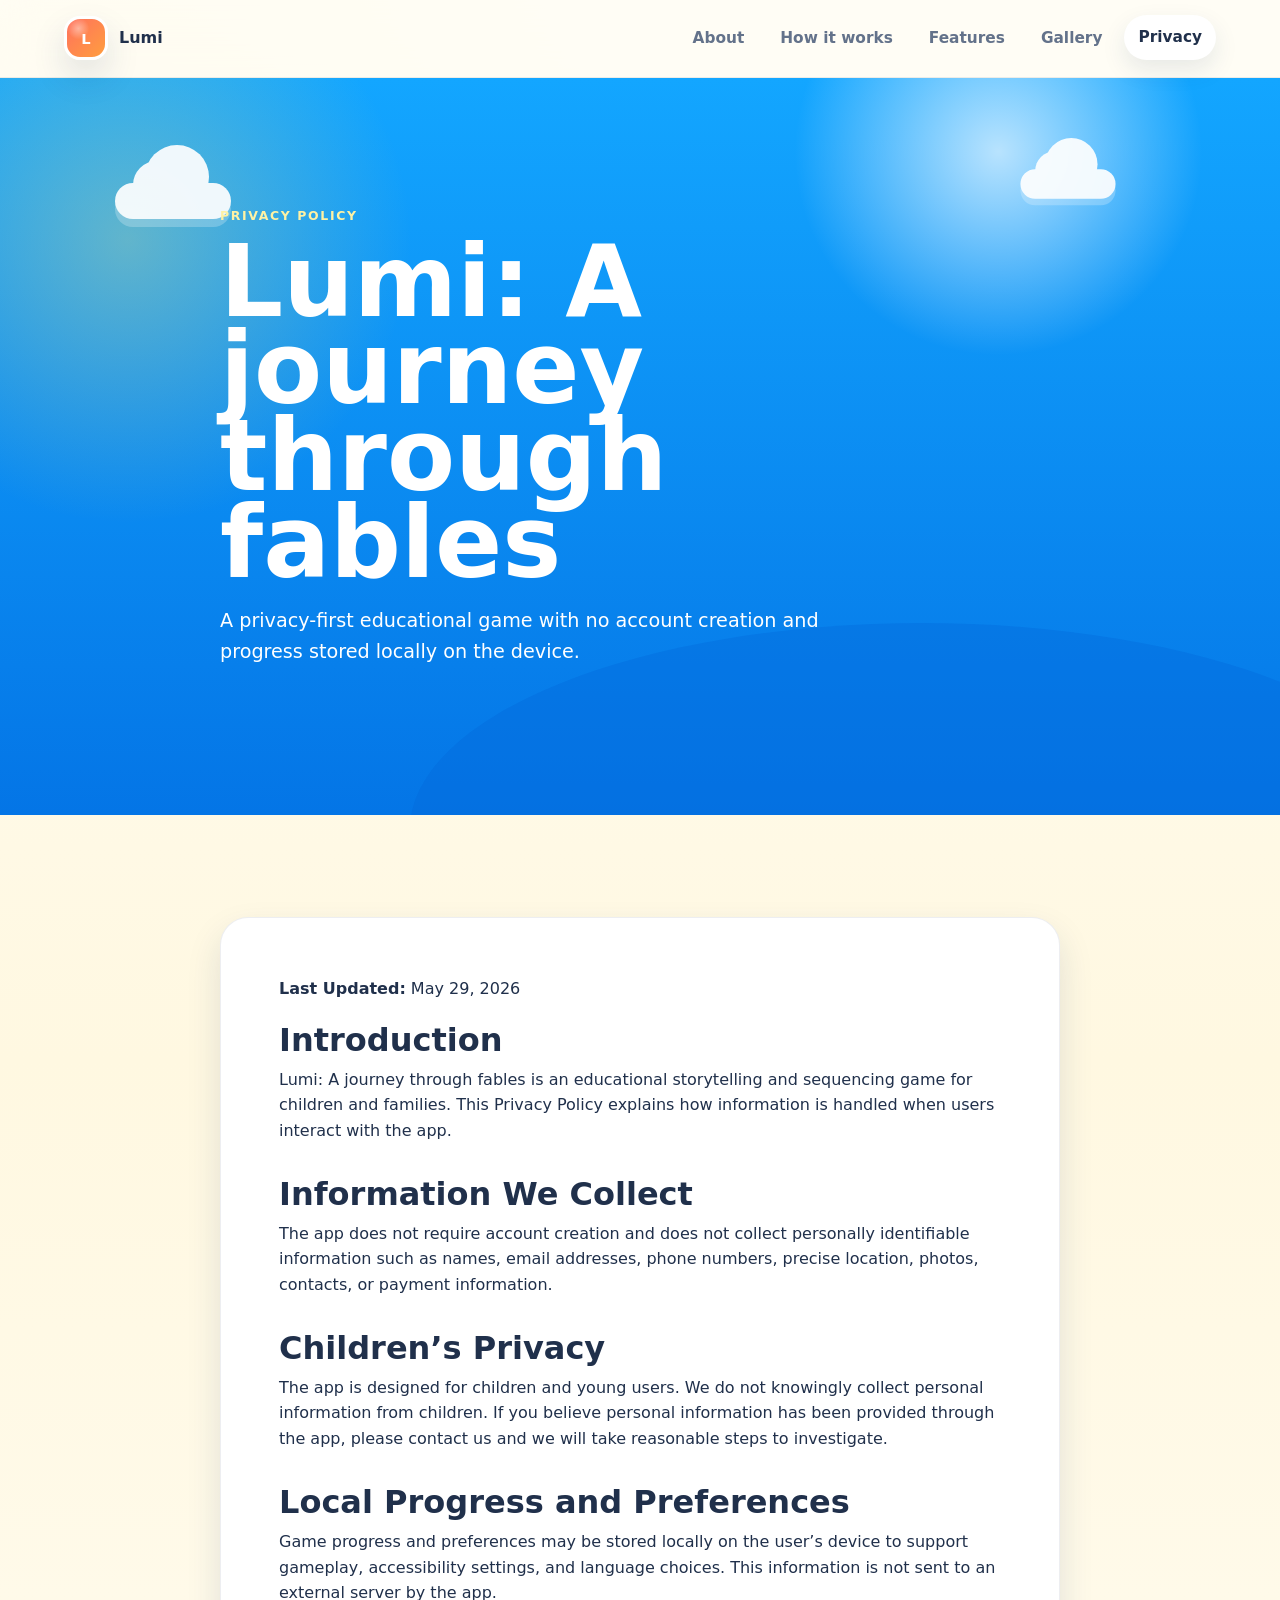
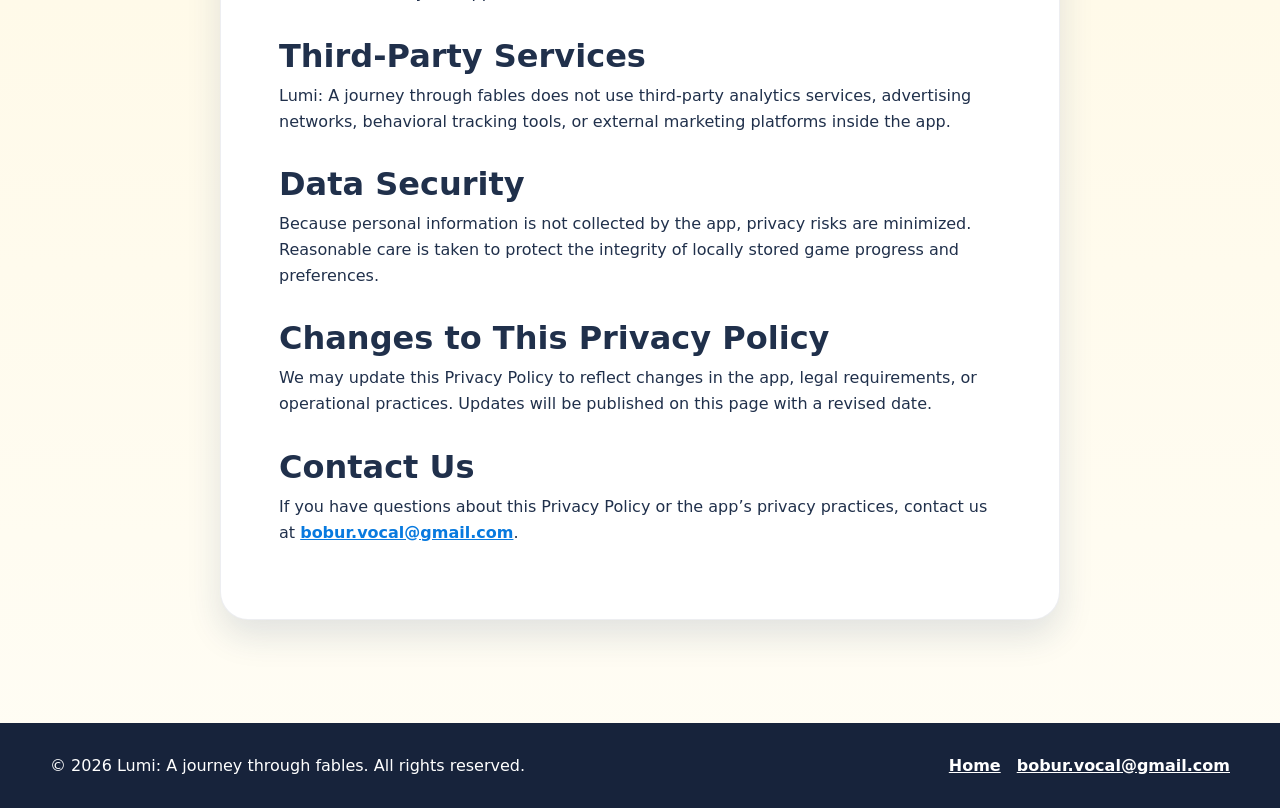
==== commit 1b71287a: "Update site for Lumi app launch" ====
--- a/privacy.html
+++ b/privacy.html
@@ -1,29 +1,26 @@
-```html
 <!DOCTYPE html>
 <html lang="en">
 <head>
   <meta charset="UTF-8">
   <meta name="viewport" content="width=device-width, initial-scale=1.0">
-  <meta name="description" content="Privacy Policy for Lumi: A Journey Through Fables, an educational storytelling and sequencing game.">
-  <title>Privacy Policy | Lumi: A Journey Through Fables</title>
+  <meta name="description" content="Privacy Policy for Lumi: A journey through fables, an educational storytelling and sequencing game for children.">
+  <title>Privacy Policy | Lumi: A journey through fables</title>
   <link rel="stylesheet" href="styles.css">
 </head>
 <body class="privacy-page">
   <header class="site-header" aria-label="Primary navigation">
-    <a class="brand" href="index.html" aria-label="Lumi: A Journey Through Fables home">
+    <a class="brand" href="index.html" aria-label="Lumi home">
       <span class="brand-mark">L</span>
-      <span>Lumi: A Journey Through Fables</span>
+      <span>Lumi</span>
     </a>
-
     <button class="nav-toggle" type="button" aria-label="Open menu" aria-expanded="false">
       <span></span>
       <span></span>
       <span></span>
     </button>
-
     <nav class="site-nav">
       <a href="index.html#about">About</a>
-      <a href="index.html#how">How it Works</a>
+      <a href="index.html#how">How it works</a>
       <a href="index.html#features">Features</a>
       <a href="index.html#gallery">Gallery</a>
       <a href="privacy.html" aria-current="page">Privacy</a>
@@ -34,136 +31,47 @@
     <section class="privacy-hero section-sky">
       <div class="cloud cloud-one"></div>
       <div class="cloud cloud-two"></div>
-
       <div class="container narrow">
         <p class="eyebrow">Privacy Policy</p>
-        <h1>Lumi: A Journey Through Fables</h1>
-        <p>
-          We are committed to providing a safe and privacy-friendly experience for all users.
-        </p>
+        <h1>Lumi: A journey through fables</h1>
+        <p>A privacy-first educational game with no account creation and progress stored locally on the device.</p>
       </div>
     </section>
 
     <section class="section">
       <article class="container narrow policy-card reveal">
-
         <p><strong>Last Updated:</strong> May 29, 2026</p>
 
         <h2>Introduction</h2>
-        <p>
-          Lumi: A Journey Through Fables is an educational storytelling and sequencing game.
-          This Privacy Policy explains how information is handled when users interact with the app.
-        </p>
+        <p>Lumi: A journey through fables is an educational storytelling and sequencing game for children and families. This Privacy Policy explains how information is handled when users interact with the app.</p>
 
         <h2>Information We Collect</h2>
-        <p>
-          Lumi: A Journey Through Fables does not require account creation and does not collect
-          personally identifiable information from users.
-        </p>
+        <p>The app does not require account creation and does not collect personally identifiable information such as names, email addresses, phone numbers, precise location, photos, contacts, or payment information.</p>
 
-        <p>
-          We do not collect names, email addresses, phone numbers, precise location data,
-          photographs, contacts, payment information, or any other personal information
-          through the app.
-        </p>
+        <h2>Children’s Privacy</h2>
+        <p>The app is designed for children and young users. We do not knowingly collect personal information from children. If you believe personal information has been provided through the app, please contact us and we will take reasonable steps to investigate.</p>
 
-        <h2>How the App Works</h2>
-        <p>
-          The app is designed to function without user registration or online profiles.
-          Game progress and preferences may be stored locally on the user's device to support
-          gameplay and improve the user experience.
-        </p>
-
-        <h2>User Privacy</h2>
-        <p>
-          Protecting user privacy is important to us. We are committed to minimizing data collection
-          and providing a safe experience for all users.
-        </p>
+        <h2>Local Progress and Preferences</h2>
+        <p>Game progress and preferences may be stored locally on the user’s device to support gameplay, accessibility settings, and language choices. This information is not sent to an external server by the app.</p>
 
         <h2>Third-Party Services</h2>
-        <p>
-          Lumi: A Journey Through Fables does not use third-party analytics services,
-          advertising networks, behavioral tracking tools, or external marketing platforms.
-        </p>
-
-        <p>
-          The app operates independently and does not share user information with third parties.
-        </p>
-
-        <h2>Children and Young Users</h2>
-        <p>
-          The app is intended for educational and family use. We do not knowingly collect
-          personally identifiable information from children or other users.
-        </p>
-
-        <p>
-          If you believe personal information has been provided through the app,
-          please contact us and we will take reasonable steps to investigate and address the issue.
-        </p>
-
-        <h2>Retention and Deletion</h2>
-        <p>
-          Any game progress or preferences stored by the app remain on the user's device
-          until deleted.
-        </p>
-
-        <p>
-          Users may remove locally stored data by resetting the app's saved data
-          or uninstalling the app from their device.
-        </p>
+        <p>Lumi: A journey through fables does not use third-party analytics services, advertising networks, behavioral tracking tools, or external marketing platforms inside the app.</p>
 
         <h2>Data Security</h2>
-        <p>
-          Because personal information is not collected by the app, privacy risks are minimized.
-          Reasonable technical measures are applied to protect the integrity of locally stored
-          game data.
-        </p>
-
-        <h2>International Transfers</h2>
-        <p>
-          The app does not transfer gameplay data to external servers.
-          Any communication sent directly by email may be processed through the user's
-          and recipient's email providers.
-        </p>
-
-        <h2>Your Rights</h2>
-        <p>
-          Depending on applicable laws, users may have rights relating to access, correction,
-          deletion, restriction, or objection regarding personal information voluntarily provided
-          through direct communication such as email.
-        </p>
+        <p>Because personal information is not collected by the app, privacy risks are minimized. Reasonable care is taken to protect the integrity of locally stored game progress and preferences.</p>
 
         <h2>Changes to This Privacy Policy</h2>
-        <p>
-          We may update this Privacy Policy from time to time to reflect changes in the app,
-          legal requirements, or operational practices.
-        </p>
-
-        <p>
-          Any updates will be published on this page together with a revised
-          "Last Updated" date.
-        </p>
+        <p>We may update this Privacy Policy to reflect changes in the app, legal requirements, or operational practices. Updates will be published on this page with a revised date.</p>
 
         <h2>Contact Us</h2>
-        <p>
-          If you have any questions regarding this Privacy Policy or the app's privacy practices,
-          please contact:
-        </p>
-
-        <p>
-          <strong>Lumi: A Journey Through Fables Team</strong><br>
-          Email:
-          <a href="mailto:bobur.vocal@gmail.com">bobur.vocal@gmail.com</a>
-        </p>
-
+        <p>If you have questions about this Privacy Policy or the app’s privacy practices, contact us at <a href="mailto:bobur.vocal@gmail.com">bobur.vocal@gmail.com</a>.</p>
       </article>
     </section>
   </main>
 
   <footer class="site-footer">
     <div class="container footer-inner">
-      <p>&copy; 2026 Lumi: A Journey Through Fables. All rights reserved.</p>
-
+      <p>&copy; <span id="year">2026</span> Lumi: A journey through fables. All rights reserved.</p>
       <div class="footer-links">
         <a href="index.html">Home</a>
         <a href="mailto:bobur.vocal@gmail.com">bobur.vocal@gmail.com</a>
@@ -174,4 +82,3 @@
   <script src="script.js"></script>
 </body>
 </html>
-```
--- a/styles.css
+++ b/styles.css
@@ -76,9 +76,16 @@
   display: inline-flex;
   align-items: center;
   gap: 11px;
+  min-width: 0;
   color: var(--ink);
   font-weight: 900;
   text-decoration: none;
+}
+
+.brand span:last-child {
+  overflow: hidden;
+  text-overflow: ellipsis;
+  white-space: nowrap;
 }
 
 .brand-mark,
@@ -215,6 +222,11 @@
   line-height: 0.88;
 }
 
+.hero h1 {
+  max-width: 680px;
+  font-size: clamp(3.2rem, 6.4vw, 6.35rem);
+}
+
 h2 {
   margin: 0;
   font-size: clamp(2rem, 4vw, 3.45rem);
@@ -229,8 +241,35 @@
 
 .hero-tagline {
   max-width: 610px;
-  margin: 26px 0 0;
+  margin: 14px 0 0;
   font-size: clamp(1.12rem, 2vw, 1.38rem);
+}
+
+.hero-kicker {
+  max-width: 560px;
+  margin: 22px 0 0;
+  color: #fff8cc;
+  font-size: clamp(1.05rem, 1.7vw, 1.26rem);
+  font-weight: 900;
+}
+
+.hero-pills {
+  display: flex;
+  flex-wrap: wrap;
+  gap: 10px;
+  margin-top: 24px;
+}
+
+.hero-pills span {
+  padding: 9px 13px;
+  color: #163257;
+  background: rgba(255, 255, 255, 0.88);
+  border: 1px solid rgba(255, 255, 255, 0.7);
+  border-radius: 999px;
+  box-shadow: 0 12px 26px rgba(0, 79, 154, 0.12);
+  font-size: 0.88rem;
+  font-weight: 900;
+  text-shadow: none;
 }
 
 .hero-actions {
@@ -478,6 +517,10 @@
   margin-top: 0;
 }
 
+.large-card p:last-of-type {
+  margin-bottom: 0;
+}
+
 .concept-strip {
   display: flex;
   flex-wrap: wrap;
@@ -560,12 +603,17 @@
 
 .features-grid {
   grid-template-columns: repeat(2, 1fr);
+  align-content: stretch;
 }
 
 .feature-card {
   min-height: 198px;
   padding: 24px;
   transition: transform 180ms ease, box-shadow 180ms ease;
+}
+
+.feature-card:last-child {
+  grid-column: 1 / -1;
 }
 
 .feature-icon {
@@ -615,6 +663,7 @@
   height: 100%;
   min-height: 480px;
   object-fit: cover;
+  object-position: center;
 }
 
 .feature-image-card figcaption,
@@ -917,6 +966,10 @@
     font-size: clamp(3.1rem, 15vw, 4.6rem);
   }
 
+  .hero h1 {
+    font-size: clamp(3rem, 13vw, 4.25rem);
+  }
+
   .hero-image-card {
     border-radius: 28px;
   }
@@ -931,6 +984,10 @@
     grid-template-columns: 1fr;
   }
 
+  .feature-card:last-child {
+    grid-column: auto;
+  }
+
   .feature-card,
   .step-card {
     min-height: 0;
@@ -949,14 +1006,14 @@
     width: min(100% - 28px, 1180px);
   }
 
-  .brand span:last-child {
-    max-width: 176px;
-    line-height: 1.1;
-  }
-
   .hero-actions {
     align-items: stretch;
     flex-direction: column;
+  }
+
+  .hero-pills span {
+    flex: 1 1 calc(50% - 10px);
+    text-align: center;
   }
 
   .app-store-button {
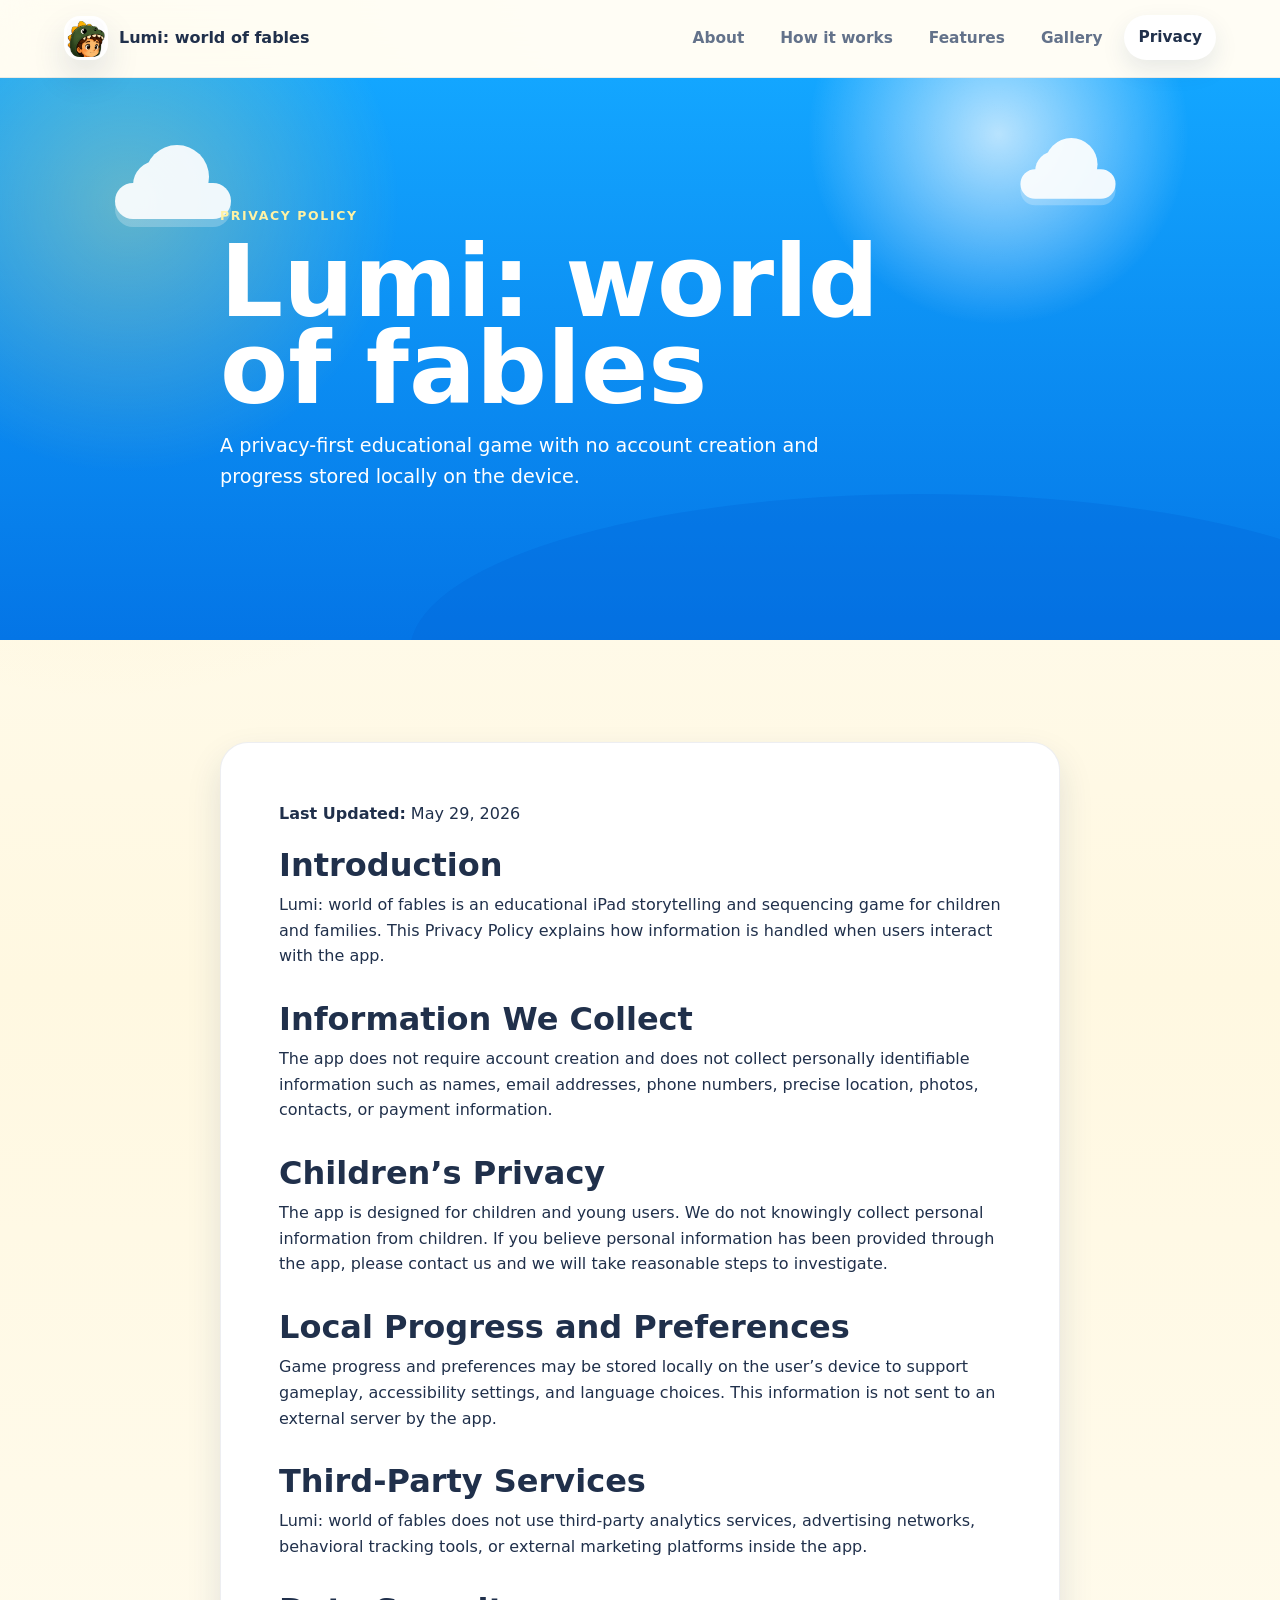
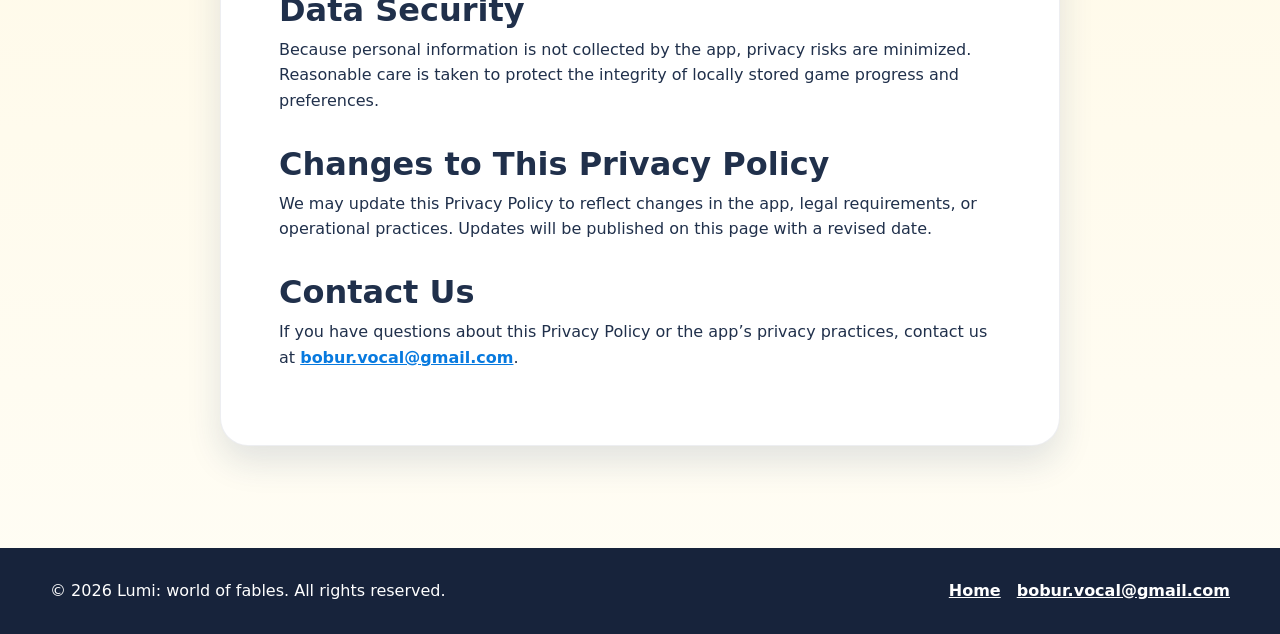
==== commit b1c8de70: "Add Lumi logo and classroom video" ====
--- a/privacy.html
+++ b/privacy.html
@@ -3,15 +3,17 @@
 <head>
   <meta charset="UTF-8">
   <meta name="viewport" content="width=device-width, initial-scale=1.0">
-  <meta name="description" content="Privacy Policy for Lumi: A journey through fables, an educational storytelling and sequencing game for children.">
-  <title>Privacy Policy | Lumi: A journey through fables</title>
+  <meta name="description" content="Privacy Policy for Lumi: world of fables, an educational iPad storytelling and sequencing game for children.">
+  <title>Privacy Policy | Lumi: world of fables</title>
   <link rel="stylesheet" href="styles.css">
 </head>
 <body class="privacy-page">
   <header class="site-header" aria-label="Primary navigation">
     <a class="brand" href="index.html" aria-label="Lumi home">
-      <span class="brand-mark">L</span>
-      <span>Lumi</span>
+      <span class="brand-mark logo-mark">
+        <img src="assets/images/Lumi.jpeg" alt="" data-fallback="logo">
+      </span>
+      <span>Lumi: world of fables</span>
     </a>
     <button class="nav-toggle" type="button" aria-label="Open menu" aria-expanded="false">
       <span></span>
@@ -33,7 +35,7 @@
       <div class="cloud cloud-two"></div>
       <div class="container narrow">
         <p class="eyebrow">Privacy Policy</p>
-        <h1>Lumi: A journey through fables</h1>
+        <h1>Lumi: world of fables</h1>
         <p>A privacy-first educational game with no account creation and progress stored locally on the device.</p>
       </div>
     </section>
@@ -43,7 +45,7 @@
         <p><strong>Last Updated:</strong> May 29, 2026</p>
 
         <h2>Introduction</h2>
-        <p>Lumi: A journey through fables is an educational storytelling and sequencing game for children and families. This Privacy Policy explains how information is handled when users interact with the app.</p>
+        <p>Lumi: world of fables is an educational iPad storytelling and sequencing game for children and families. This Privacy Policy explains how information is handled when users interact with the app.</p>
 
         <h2>Information We Collect</h2>
         <p>The app does not require account creation and does not collect personally identifiable information such as names, email addresses, phone numbers, precise location, photos, contacts, or payment information.</p>
@@ -55,7 +57,7 @@
         <p>Game progress and preferences may be stored locally on the user’s device to support gameplay, accessibility settings, and language choices. This information is not sent to an external server by the app.</p>
 
         <h2>Third-Party Services</h2>
-        <p>Lumi: A journey through fables does not use third-party analytics services, advertising networks, behavioral tracking tools, or external marketing platforms inside the app.</p>
+        <p>Lumi: world of fables does not use third-party analytics services, advertising networks, behavioral tracking tools, or external marketing platforms inside the app.</p>
 
         <h2>Data Security</h2>
         <p>Because personal information is not collected by the app, privacy risks are minimized. Reasonable care is taken to protect the integrity of locally stored game progress and preferences.</p>
@@ -71,7 +73,7 @@
 
   <footer class="site-footer">
     <div class="container footer-inner">
-      <p>&copy; <span id="year">2026</span> Lumi: A journey through fables. All rights reserved.</p>
+      <p>&copy; <span id="year">2026</span> Lumi: world of fables. All rights reserved.</p>
       <div class="footer-links">
         <a href="index.html">Home</a>
         <a href="mailto:bobur.vocal@gmail.com">bobur.vocal@gmail.com</a>
--- a/styles.css
+++ b/styles.css
@@ -90,7 +90,6 @@
 
 .brand-mark,
 .button-icon,
-.feature-icon,
 .step-number {
   display: inline-grid;
   place-items: center;
@@ -108,6 +107,26 @@
   border-radius: 16px;
   box-shadow: var(--soft-shadow);
   font-size: 0.92rem;
+}
+
+.logo-mark {
+  overflow: hidden;
+  padding: 0;
+  background: #fff;
+}
+
+.logo-mark img {
+  width: 100%;
+  height: 100%;
+  object-fit: cover;
+}
+
+.logo-mark img.image-missing {
+  display: none;
+}
+
+.logo-mark:has(img.image-missing)::before {
+  content: "L";
 }
 
 .site-nav {
@@ -176,7 +195,7 @@
 
 .hero {
   min-height: 780px;
-  padding: clamp(64px, 8vw, 106px) 0 76px;
+  padding: clamp(72px, 9vw, 118px) 0 78px;
 }
 
 .hero-grid {
@@ -224,7 +243,7 @@
 
 .hero h1 {
   max-width: 680px;
-  font-size: clamp(3.2rem, 6.4vw, 6.35rem);
+  font-size: clamp(3.35rem, 6.4vw, 6.35rem);
 }
 
 h2 {
@@ -247,7 +266,7 @@
 
 .hero-kicker {
   max-width: 560px;
-  margin: 22px 0 0;
+  margin: 24px 0 0;
   color: #fff8cc;
   font-size: clamp(1.05rem, 1.7vw, 1.26rem);
   font-weight: 900;
@@ -487,6 +506,62 @@
   padding: clamp(68px, 8vw, 112px) 0;
 }
 
+.video-section {
+  background:
+    radial-gradient(circle at 86% 16%, rgba(255, 212, 79, 0.28), transparent 22%),
+    linear-gradient(180deg, #fffdf5, #fff4c7);
+}
+
+.video-grid {
+  display: grid;
+  grid-template-columns: minmax(280px, 0.72fr) minmax(420px, 1.28fr);
+  align-items: center;
+  gap: clamp(28px, 6vw, 74px);
+}
+
+.video-grid .section-heading {
+  margin-bottom: 0;
+}
+
+.video-grid .section-heading p:last-child {
+  color: var(--muted);
+  font-size: 1.1rem;
+}
+
+.video-card {
+  position: relative;
+  overflow: hidden;
+  padding: clamp(10px, 1.4vw, 16px);
+  background:
+    linear-gradient(180deg, rgba(255, 255, 255, 0.96), rgba(255, 248, 223, 0.94)),
+    #fff;
+  border: 1px solid rgba(32, 48, 75, 0.1);
+  border-radius: 34px;
+  box-shadow: var(--shadow);
+}
+
+.video-card::before {
+  position: absolute;
+  top: -110px;
+  right: -90px;
+  width: 250px;
+  height: 250px;
+  content: "";
+  background: radial-gradient(circle, rgba(19, 166, 255, 0.2), transparent 68%);
+  border-radius: 50%;
+}
+
+.video-card video {
+  position: relative;
+  display: block;
+  width: 100%;
+  aspect-ratio: 16 / 9;
+  background: #17233b;
+  border-radius: 24px;
+  box-shadow: 0 18px 40px rgba(23, 57, 102, 0.18);
+  object-fit: cover;
+}
+
 .split-section {
   display: grid;
   grid-template-columns: 0.82fr 1.18fr;
@@ -608,38 +683,40 @@
 
 .feature-card {
   min-height: 198px;
-  padding: 24px;
+  position: relative;
+  overflow: hidden;
+  padding: 30px;
   transition: transform 180ms ease, box-shadow 180ms ease;
+}
+
+.feature-card::before {
+  display: block;
+  width: 42px;
+  height: 5px;
+  margin-bottom: 22px;
+  content: "";
+  background: linear-gradient(90deg, var(--coral), var(--sun));
+  border-radius: 999px;
+}
+
+.feature-card:nth-child(2)::before {
+  background: linear-gradient(90deg, var(--sky), var(--violet));
+}
+
+.feature-card:nth-child(3)::before {
+  background: linear-gradient(90deg, var(--leaf), var(--sky));
+}
+
+.feature-card:nth-child(4)::before {
+  background: linear-gradient(90deg, var(--sun), #ff9e3f);
+}
+
+.feature-card:nth-child(5)::before {
+  background: linear-gradient(90deg, var(--violet), var(--coral));
 }
 
 .feature-card:last-child {
   grid-column: 1 / -1;
-}
-
-.feature-icon {
-  width: 48px;
-  height: 48px;
-  margin-bottom: 18px;
-  color: #fff;
-  background: linear-gradient(135deg, #33c86b, #0f8fec);
-  border-radius: 17px;
-  font-weight: 900;
-}
-
-.feature-card:nth-child(2) .feature-icon {
-  background: linear-gradient(135deg, #ff7b62, #ffb545);
-}
-
-.feature-card:nth-child(3) .feature-icon {
-  background: linear-gradient(135deg, #8b6cff, #18b6ff);
-}
-
-.feature-card:nth-child(4) .feature-icon {
-  background: linear-gradient(135deg, #ffc83d, #ff7a55);
-}
-
-.feature-card:nth-child(5) .feature-icon {
-  background: linear-gradient(135deg, #24c98e, #ffd343);
 }
 
 .feature-card p,
@@ -889,6 +966,7 @@
 
 @media (max-width: 1080px) {
   .hero-grid,
+  .video-grid,
   .feature-showcase {
     grid-template-columns: 1fr;
   }
@@ -955,7 +1033,7 @@
   }
 
   .hero {
-    padding-top: 52px;
+    padding-top: 62px;
   }
 
   .hero-copy {
@@ -991,6 +1069,14 @@
   .feature-card,
   .step-card {
     min-height: 0;
+  }
+
+  .video-card {
+    border-radius: 26px;
+  }
+
+  .video-card video {
+    border-radius: 18px;
   }
 
   .cta-panel,
